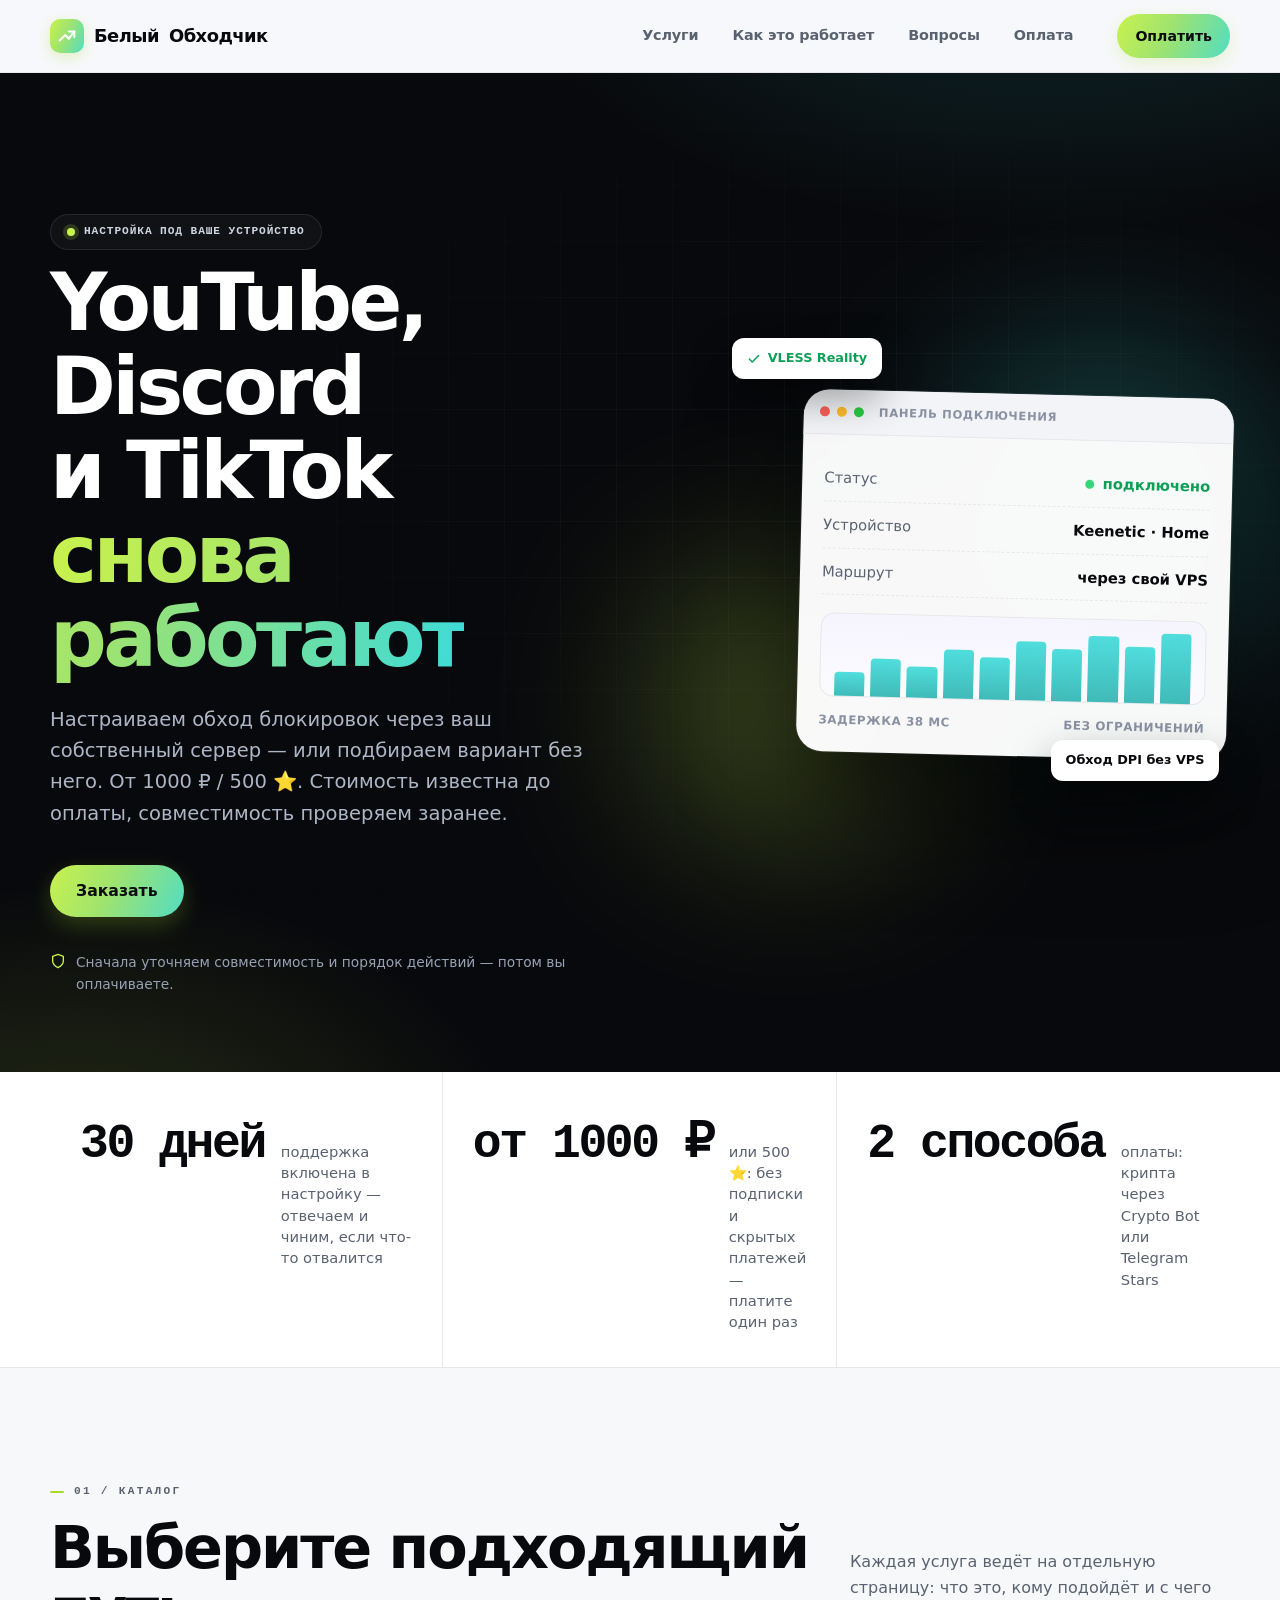
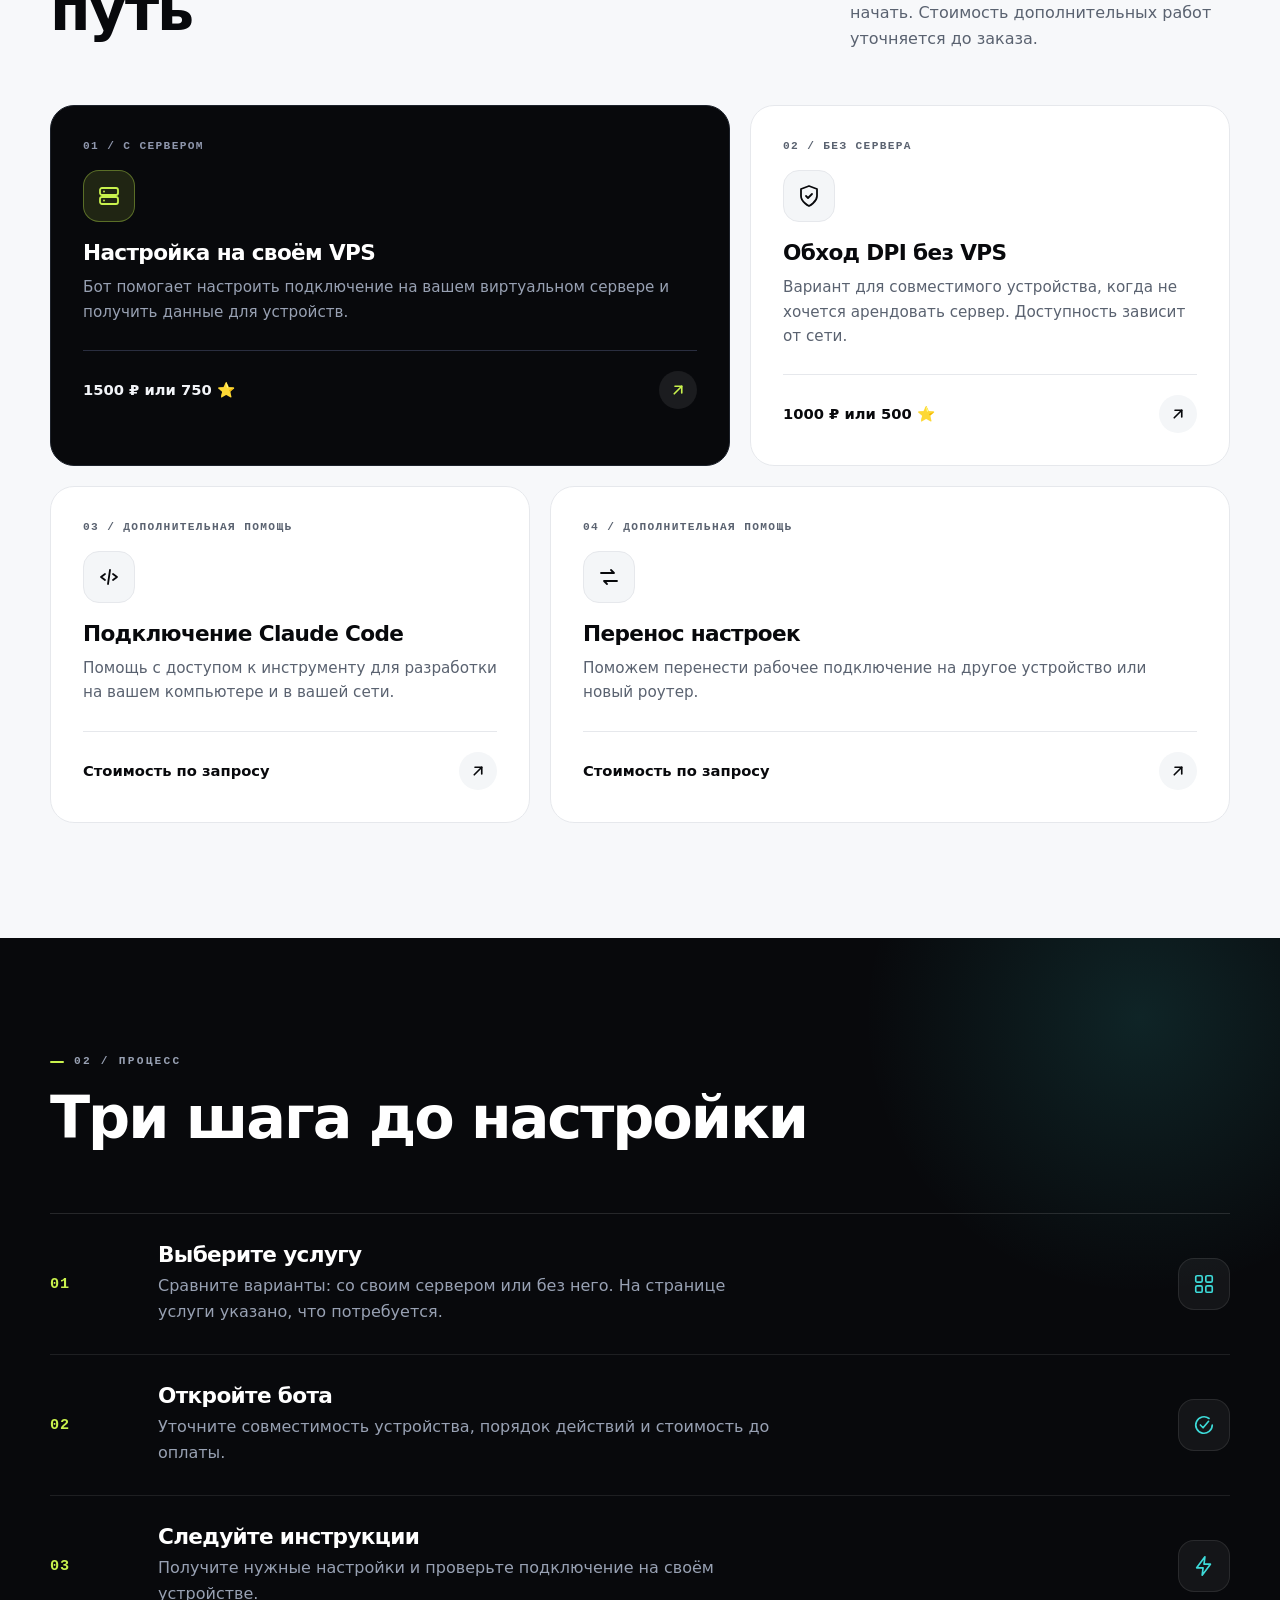
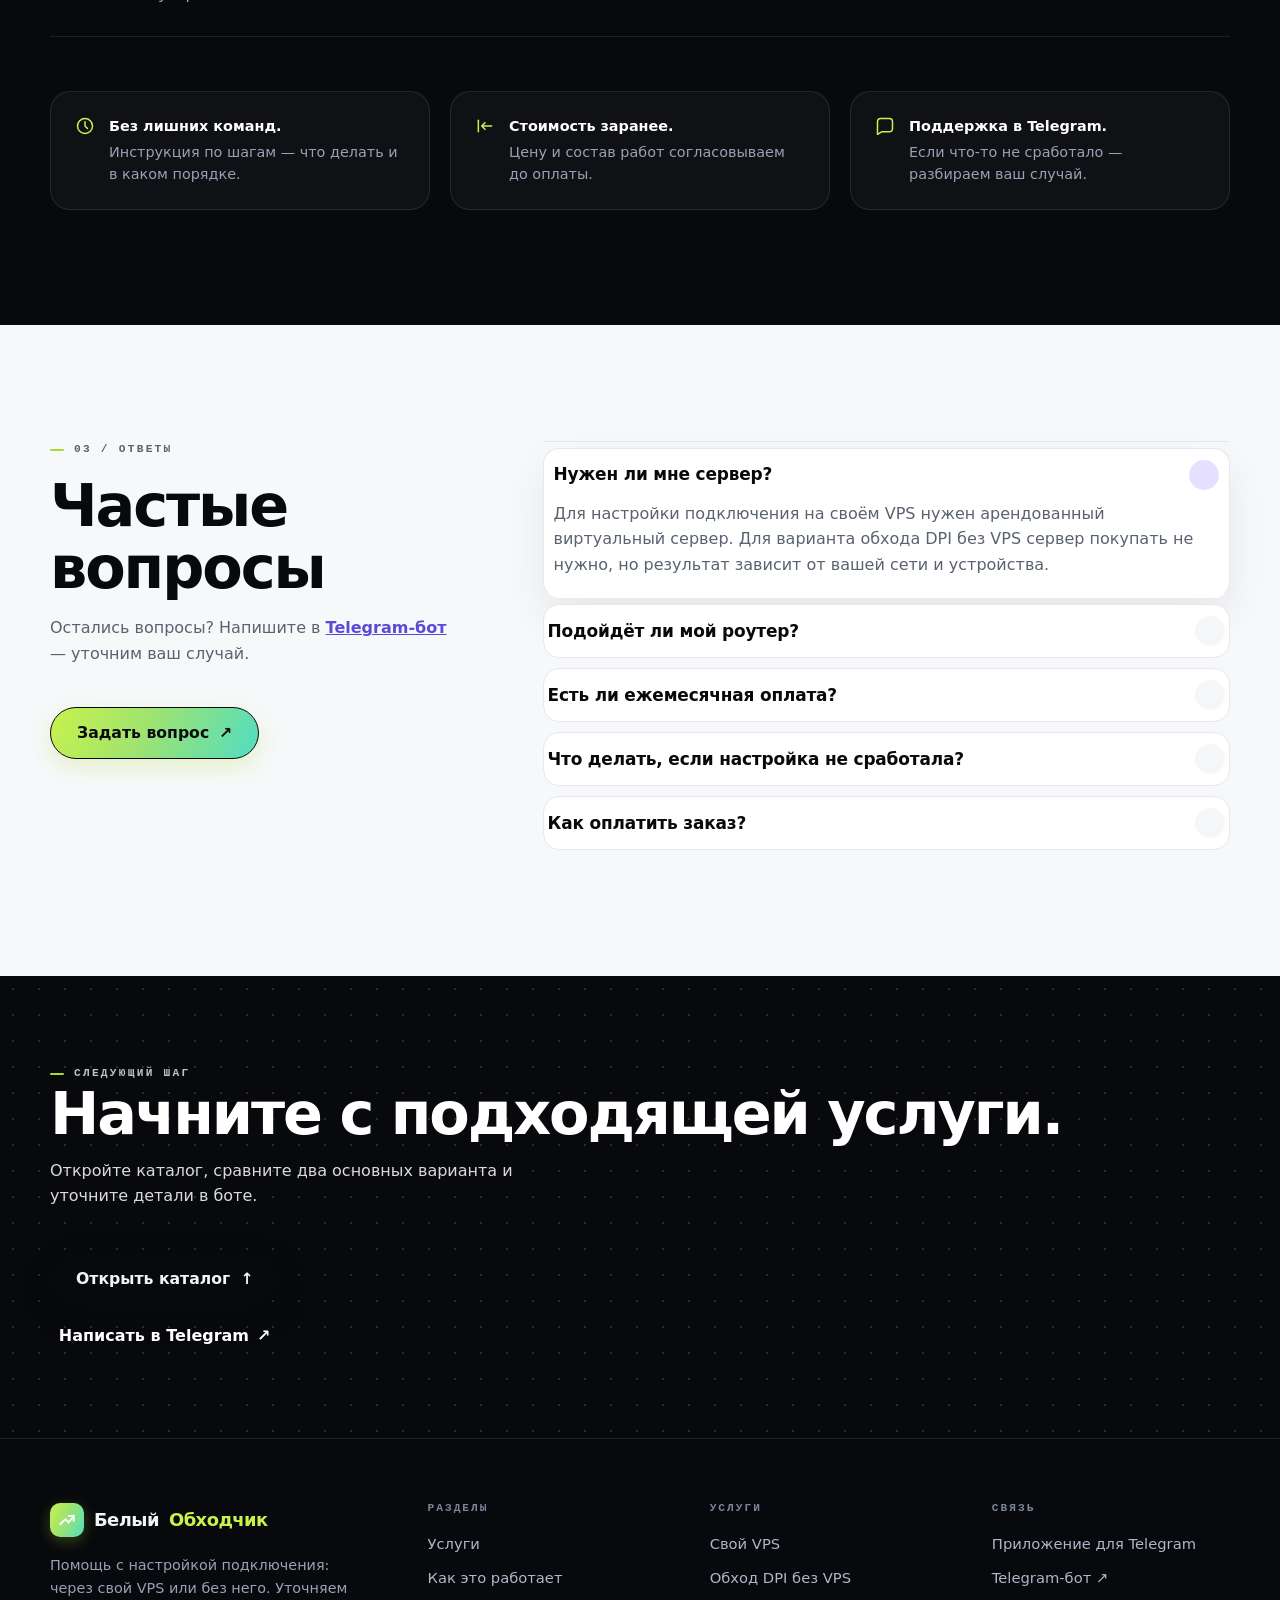
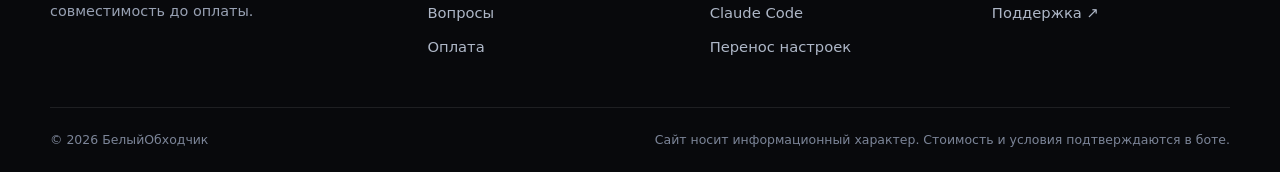
==== index.html @ 9851fd24 "content: страница «Как оплатить USDT» и связка с воронкой заказа - pay-usdt.html: инструкция TRC-20," ====
<!doctype html>
<html lang="ru">
<head>
  <meta charset="utf-8">
  <meta name="viewport" content="width=device-width, initial-scale=1">
  <meta name="description" content="БелыйОбходчик: помощь с настройкой своего сервера, обходом DPI без сервера и подключением устройств.">
  <meta name="theme-color" content="#0d1017">
  <meta name="mobile-web-app-capable" content="yes">
  <meta name="apple-mobile-web-app-capable" content="yes">
  <meta name="apple-mobile-web-app-status-bar-style" content="black-translucent">
  <meta name="apple-mobile-web-app-title" content="БелыйОбходчик">
  <meta property="og:type" content="website">
  <meta property="og:locale" content="ru_RU">
  <meta property="og:title" content="БелыйОбходчик — настройка подключения без лишней сложности">
  <meta property="og:description" content="БелыйОбходчик: помощь с настройкой своего сервера, обходом DPI без сервера и подключением устройств.">
  <meta name="twitter:card" content="summary_large_image">
  <meta name="twitter:image" content="https://camce6e-wq.github.io/beliy-obhodchik/img/og-image.png">
  <meta property="og:image" content="https://camce6e-wq.github.io/beliy-obhodchik/img/og-image.png">
  <meta property="og:image:width" content="1200">
  <meta property="og:image:height" content="630">
  <meta property="og:image:type" content="image/png">
  <title>БелыйОбходчик — настройка подключения без лишней сложности</title>
  <link rel="icon" href="img/favicon.svg" type="image/svg+xml">
  <link rel="apple-touch-icon" href="img/apple-touch-icon.png">
  <link rel="manifest" href="manifest.webmanifest">
  <link rel="canonical" href="https://camce6e-wq.github.io/beliy-obhodchik/">
  <link rel="stylesheet" href="css/style.css">
</head>
<body>
  <a class="skip-link" href="#main">К содержимому</a>
  <header class="site-header">
    <div class="container header-inner">
      <a class="brand" href="index.html" aria-label="БелыйОбходчик — главная">
        <span class="brand-logo" aria-hidden="true"><svg width="22" height="22" viewBox="0 0 24 24" fill="none" stroke="currentColor" stroke-width="2.2" stroke-linecap="round" stroke-linejoin="round"><path d="M4 17l6-6 4 4 6-8"/><path d="M14 7h6v6"/></svg></span>
        Белый<span>Обходчик</span>
      </a>
      <nav class="nav" aria-label="Главное меню">
        <a href="#services">Услуги</a>
        <a href="#how">Как это работает</a>
        <a href="#faq">Вопросы</a>
        <a href="order.html">Оплата</a>
      </nav>
      <a class="button button-small" href="order.html">Оплатить</a>
    </div>
  </header>

  <main id="main">
    <!-- HERO -->
    <section class="hero">
      <div class="container hero-layout">
        <div class="hero-copy">
          <p class="badge"><span class="badge-dot" aria-hidden="true"></span> Настройка под ваше устройство</p>
          <h1>YouTube, Discord<br>и TikTok <em>снова работают</em></h1>
          <p class="lead">Настраиваем обход блокировок через ваш собственный сервер — или подбираем вариант без него. От 1000 ₽ / 500 ⭐. Стоимость известна до оплаты, совместимость проверяем заранее.</p>
          <div class="actions">
            <a class="button" href="order.html">Заказать</a>
            <a class="ghost-link" href="#services">Сравнить услуги <span aria-hidden="true">→</span></a>
          </div>
          <div class="hero-note">
            <svg width="16" height="16" viewBox="0 0 24 24" fill="none" stroke="currentColor" stroke-width="2" stroke-linecap="round" stroke-linejoin="round" aria-hidden="true"><path d="M12 22s8-4 8-10V5l-8-3-8 3v7c0 6 8 10 8 10z"/></svg>
            Сначала уточняем совместимость и порядок действий — потом вы оплачиваете.
          </div>
        </div>

        <div class="hero-visual" aria-hidden="true">
          <div class="glow glow-1"></div>
          <div class="glow glow-2"></div>
          <div class="mock-window">
            <div class="mock-bar"><i></i><i></i><i></i><span>панель подключения</span></div>
            <div class="mock-body">
              <div class="mock-row"><span>Статус</span><b class="ok"><i class="pulse"></i> подключено</b></div>
              <div class="mock-row"><span>Устройство</span><b>Keenetic · Home</b></div>
              <div class="mock-row"><span>Маршрут</span><b>через свой VPS</b></div>
              <div class="mock-graph">
                <i style="--h:35%"></i><i style="--h:55%"></i><i style="--h:45%"></i><i style="--h:70%"></i><i style="--h:60%"></i><i style="--h:85%"></i><i style="--h:75%"></i><i style="--h:95%"></i><i style="--h:80%"></i><i style="--h:100%"></i>
              </div>
              <div class="mock-foot"><span>задержка 38 мс</span><span>без ограничений</span></div>
            </div>
          </div>
          <div class="float-chip chip-1"><svg width="14" height="14" viewBox="0 0 24 24" fill="none" stroke="currentColor" stroke-width="2.5" stroke-linecap="round" stroke-linejoin="round"><path d="M20 6L9 17l-5-5"/></svg> VLESS Reality</div>
          <div class="float-chip chip-2">Обход DPI без VPS</div>
        </div>
      </div>
    </section>

    <!-- STATS -->
    <section class="stats">
      <div class="container stats-grid">
        <div class="stat"><strong>30 дней</strong><span>поддержка включена в настройку — отвечаем и чиним, если что-то отвалится</span></div>
        <div class="stat"><strong>от 1000 ₽</strong><span>или 500 ⭐: без подписки и скрытых платежей — платите один раз</span></div>
        <div class="stat"><strong>2 способа</strong><span>оплаты: крипта через Crypto Bot или Telegram Stars</span></div>
      </div>
    </section>

    <!-- SERVICES -->
    <section class="section" id="services" aria-labelledby="services-title">
      <div class="container">
        <div class="section-heading">
          <div><p class="eyebrow">01 / Каталог</p><h2 id="services-title">Выберите подходящий путь</h2></div>
          <p>Каждая услуга ведёт на отдельную страницу: что это, кому подойдёт и с чего начать. Стоимость дополнительных работ уточняется до заказа.</p>
        </div>

        <div class="service-grid">
          <a class="service-card featured" href="service-full.html">
            <span class="card-icon" aria-hidden="true"><svg width="24" height="24" viewBox="0 0 24 24" fill="none" stroke="currentColor" stroke-width="1.8" stroke-linecap="round" stroke-linejoin="round"><rect x="3" y="4" width="18" height="7" rx="2"/><rect x="3" y="13" width="18" height="7" rx="2"/><path d="M7 7.5h.01M7 16.5h.01"/></svg></span>
            <span class="card-index">01 / С сервером</span>
            <h3>Настройка на своём VPS</h3>
            <p>Бот помогает настроить подключение на вашем виртуальном сервере и получить данные для устройств.</p>
            <span class="card-bottom"><strong>1500 ₽ или 750 ⭐</strong><span class="card-arrow" aria-hidden="true"><svg width="18" height="18" viewBox="0 0 24 24" fill="none" stroke="currentColor" stroke-width="2.2" stroke-linecap="round" stroke-linejoin="round"><path d="M7 17L17 7"/><path d="M8 7h9v9"/></svg></span></span>
          </a>

          <a class="service-card" href="service-dpi.html">
            <span class="card-icon" aria-hidden="true"><svg width="24" height="24" viewBox="0 0 24 24" fill="none" stroke="currentColor" stroke-width="1.8" stroke-linecap="round" stroke-linejoin="round"><path d="M12 22s8-4 8-10V5l-8-3-8 3v7c0 6 8 10 8 10z"/><path d="M9 12l2 2 4-4"/></svg></span>
            <span class="card-index">02 / Без сервера</span>
            <h3>Обход DPI без VPS</h3>
            <p>Вариант для совместимого устройства, когда не хочется арендовать сервер. Доступность зависит от сети.</p>
            <span class="card-bottom"><strong>1000 ₽ или 500 ⭐</strong><span class="card-arrow" aria-hidden="true"><svg width="18" height="18" viewBox="0 0 24 24" fill="none" stroke="currentColor" stroke-width="2.2" stroke-linecap="round" stroke-linejoin="round"><path d="M7 17L17 7"/><path d="M8 7h9v9"/></svg></span></span>
          </a>

          <a class="service-card" href="service-claude.html">
            <span class="card-icon" aria-hidden="true"><svg width="24" height="24" viewBox="0 0 24 24" fill="none" stroke="currentColor" stroke-width="1.8" stroke-linecap="round" stroke-linejoin="round"><path d="M8 9l-4 3 4 3"/><path d="M16 9l4 3-4 3"/><path d="M13 5l-2 14"/></svg></span>
            <span class="card-index">03 / Дополнительная помощь</span>
            <h3>Подключение Claude Code</h3>
            <p>Помощь с доступом к инструменту для разработки на вашем компьютере и в вашей сети.</p>
            <span class="card-bottom"><strong>Стоимость по запросу</strong><span class="card-arrow" aria-hidden="true"><svg width="18" height="18" viewBox="0 0 24 24" fill="none" stroke="currentColor" stroke-width="2.2" stroke-linecap="round" stroke-linejoin="round"><path d="M7 17L17 7"/><path d="M8 7h9v9"/></svg></span></span>
          </a>

          <a class="service-card" href="service-transfer.html">
            <span class="card-icon" aria-hidden="true"><svg width="24" height="24" viewBox="0 0 24 24" fill="none" stroke="currentColor" stroke-width="1.8" stroke-linecap="round" stroke-linejoin="round"><path d="M4 8h13l-3-3"/><path d="M20 16H7l3 3"/></svg></span>
            <span class="card-index">04 / Дополнительная помощь</span>
            <h3>Перенос настроек</h3>
            <p>Поможем перенести рабочее подключение на другое устройство или новый роутер.</p>
            <span class="card-bottom"><strong>Стоимость по запросу</strong><span class="card-arrow" aria-hidden="true"><svg width="18" height="18" viewBox="0 0 24 24" fill="none" stroke="currentColor" stroke-width="2.2" stroke-linecap="round" stroke-linejoin="round"><path d="M7 17L17 7"/><path d="M8 7h9v9"/></svg></span></span>
          </a>
        </div>
      </div>
    </section>

    <!-- HOW IT WORKS -->
    <section class="section section-dark" id="how" aria-labelledby="how-title">
      <div class="container">
        <div class="section-heading">
          <div><p class="eyebrow">02 / Процесс</p><h2 id="how-title">Три шага до настройки</h2></div>
        </div>
        <ol class="timeline">
          <li>
            <span class="timeline-number">01</span>
            <div><h3>Выберите услугу</h3><p>Сравните варианты: со своим сервером или без него. На странице услуги указано, что потребуется.</p></div>
            <span class="timeline-icon" aria-hidden="true"><svg width="22" height="22" viewBox="0 0 24 24" fill="none" stroke="currentColor" stroke-width="1.8" stroke-linecap="round" stroke-linejoin="round"><rect x="3" y="3" width="7" height="7" rx="1.5"/><rect x="14" y="3" width="7" height="7" rx="1.5"/><rect x="3" y="14" width="7" height="7" rx="1.5"/><rect x="14" y="14" width="7" height="7" rx="1.5"/></svg></span>
          </li>
          <li>
            <span class="timeline-number">02</span>
            <div><h3>Откройте бота</h3><p>Уточните совместимость устройства, порядок действий и стоимость до оплаты.</p></div>
            <span class="timeline-icon" aria-hidden="true"><svg width="22" height="22" viewBox="0 0 24 24" fill="none" stroke="currentColor" stroke-width="1.8" stroke-linecap="round" stroke-linejoin="round"><path d="M21 12a9 9 0 11-3.5-7.1"/><path d="M8 12l3 3 6-7"/></svg></span>
          </li>
          <li>
            <span class="timeline-number">03</span>
            <div><h3>Следуйте инструкции</h3><p>Получите нужные настройки и проверьте подключение на своём устройстве.</p></div>
            <span class="timeline-icon" aria-hidden="true"><svg width="22" height="22" viewBox="0 0 24 24" fill="none" stroke="currentColor" stroke-width="1.8" stroke-linecap="round" stroke-linejoin="round"><path d="M13 2L4 14h7l-1 8 9-12h-7l1-8z"/></svg></span>
          </li>
        </ol>

        <div class="trust-row">
          <div class="trust-item"><svg width="20" height="20" viewBox="0 0 24 24" fill="none" stroke="currentColor" stroke-width="1.8" stroke-linecap="round" stroke-linejoin="round" aria-hidden="true"><circle cx="12" cy="12" r="9"/><path d="M12 7v5l3 3"/></svg><span><b>Без лишних команд.</b> Инструкция по шагам — что делать и в каком порядке.</span></div>
          <div class="trust-item"><svg width="20" height="20" viewBox="0 0 24 24" fill="none" stroke="currentColor" stroke-width="1.8" stroke-linecap="round" stroke-linejoin="round" aria-hidden="true"><path d="M20 12H8l4-4m-4 4l4 4"/><path d="M4 5v14"/></svg><span><b>Стоимость заранее.</b> Цену и состав работ согласовываем до оплаты.</span></div>
          <div class="trust-item"><svg width="20" height="20" viewBox="0 0 24 24" fill="none" stroke="currentColor" stroke-width="1.8" stroke-linecap="round" stroke-linejoin="round" aria-hidden="true"><path d="M21 15a4 4 0 01-4 4H8l-5 3V7a4 4 0 014-4h10a4 4 0 014 4z"/></svg><span><b>Поддержка в Telegram.</b> Если что-то не сработало — разбираем ваш случай.</span></div>
        </div>
      </div>
    </section>

    <!-- FAQ -->
    <section class="section" id="faq" aria-labelledby="faq-title">
      <div class="container faq-layout">
        <div class="faq-intro">
          <p class="eyebrow">03 / Ответы</p>
          <h2 id="faq-title">Частые вопросы</h2>
          <p class="muted">Остались вопросы? Напишите в <a href="https://t.me/beliy_obhodchik_bot" target="_blank" rel="noopener noreferrer">Telegram-бот</a> — уточним ваш случай.</p>
          <a class="button button-outline" href="https://t.me/beliy_obhodchik_bot" target="_blank" rel="noopener noreferrer">Задать вопрос <span aria-hidden="true">↗</span></a>
        </div>
        <div class="faq-list">
          <details open><summary>Нужен ли мне сервер?</summary><p>Для настройки подключения на своём VPS нужен арендованный виртуальный сервер. Для варианта обхода DPI без VPS сервер покупать не нужно, но результат зависит от вашей сети и устройства.</p></details>
          <details><summary>Подойдёт ли мой роутер?</summary><p>У разных моделей и версий программного обеспечения разные возможности. Укажите модель в боте до заказа, чтобы уточнить совместимость.</p></details>
          <details><summary>Есть ли ежемесячная оплата?</summary><p>Указанная стоимость услуг разовая. Если вы выбираете вариант с собственным VPS, аренда сервера оплачивается провайдеру отдельно.</p></details>
          <details><summary>Что делать, если настройка не сработала?</summary><p>Сообщите в бот модель устройства и на каком шаге возникла проблема. Подключение может зависеть от провайдера, оборудования и текущих ограничений сети.</p></details>
          <details><summary>Как оплатить заказ?</summary><p>Оплата USDT в сети TRC-20 на странице заказа. Пошаговая инструкция — на странице <a href="pay-usdt.html">«Как оплатить USDT»</a>.</p></details>
        </div>
      </div>
    </section>

    <!-- CTA -->
    <section class="contact-band">
      <div class="container contact-inner">
        <div>
          <p class="eyebrow light">Следующий шаг</p>
          <h2>Начните с подходящей услуги.</h2>
          <p>Откройте каталог, сравните два основных варианта и уточните детали в боте.</p>
        </div>
        <div class="contact-actions">
          <a class="button button-light" href="#services">Открыть каталог <span aria-hidden="true">↑</span></a>
          <a class="ghost-link on-dark" href="https://t.me/beliy_obhodchik_bot" target="_blank" rel="noopener noreferrer">Написать в Telegram <span aria-hidden="true">↗</span></a>
        </div>
      </div>
    </section>
  </main>

  <footer class="site-footer">
    <div class="container footer-grid">
      <div class="footer-brand">
        <a class="brand on-dark" href="index.html"><span class="brand-logo" aria-hidden="true"><svg width="20" height="20" viewBox="0 0 24 24" fill="none" stroke="currentColor" stroke-width="2.2" stroke-linecap="round" stroke-linejoin="round"><path d="M4 17l6-6 4 4 6-8"/><path d="M14 7h6v6"/></svg></span>Белый<span>Обходчик</span></a>
        <p>Помощь с настройкой подключения: через свой VPS или без него. Уточняем совместимость до оплаты.</p>
      </div>
      <nav class="footer-col" aria-label="Разделы">
        <h3>Разделы</h3>
        <a href="#services">Услуги</a>
        <a href="#how">Как это работает</a>
        <a href="#faq">Вопросы</a>
        <a href="order.html">Оплата</a>
      </nav>
      <nav class="footer-col" aria-label="Услуги">
        <h3>Услуги</h3>
        <a href="service-full.html">Свой VPS</a>
        <a href="service-dpi.html">Обход DPI без VPS</a>
        <a href="service-claude.html">Claude Code</a>
        <a href="service-transfer.html">Перенос настроек</a>
      </nav>
      <div class="footer-col">
        <h3>Связь</h3>
        <a href="webapp/index.html">Приложение для Telegram</a>
        <a href="https://t.me/beliy_obhodchik_bot" target="_blank" rel="noopener noreferrer">Telegram-бот ↗</a>
        <a href="https://t.me/beliy_obhodchik_support_bot" target="_blank" rel="noopener noreferrer">Поддержка ↗</a>
      </div>
    </div>
    <div class="container footer-bottom">
      <small>© 2026 БелыйОбходчик</small>
      <small>Сайт носит информационный характер. Стоимость и условия подтверждаются в боте.</small>
    </div>
  </footer>
  <script type="application/ld+json">
  {
    "@context": "https://schema.org",
    "@graph": [
      {
        "@type": "Organization",
        "name": "БелыйОбходчик",
        "url": "https://camce6e-wq.github.io/beliy-obhodchik/",
        "logo": {
          "@type": "ImageObject",
          "url": "https://camce6e-wq.github.io/beliy-obhodchik/img/apple-touch-icon.png",
          "width": 180,
          "height": 180
        },
        "sameAs": ["https://t.me/beliy_obhodchik_bot"]
      },
      {
        "@type": "ItemList",
        "name": "Услуги",
        "itemListOrder": "https://schema.org/ItemListOrderAscending",
        "numberOfItems": 4,
        "itemListElement": [
          {
            "@type": "ListItem",
            "position": 1,
            "name": "Настройка на своём VPS",
            "url": "https://camce6e-wq.github.io/beliy-obhodchik/service-full.html"
          },
          {
            "@type": "ListItem",
            "position": 2,
            "name": "Обход DPI без VPS",
            "url": "https://camce6e-wq.github.io/beliy-obhodchik/service-dpi.html"
          },
          {
            "@type": "ListItem",
            "position": 3,
            "name": "Подключение Claude Code",
            "url": "https://camce6e-wq.github.io/beliy-obhodchik/service-claude.html"
          },
          {
            "@type": "ListItem",
            "position": 4,
            "name": "Перенос настроек",
            "url": "https://camce6e-wq.github.io/beliy-obhodchik/service-transfer.html"
          }
        ]
      },
      {
        "@type": "FAQPage",
        "mainEntity": [
      {
        "@type": "Question",
        "name": "Нужен ли мне сервер?",
        "acceptedAnswer": {
          "@type": "Answer",
          "text": "Для настройки подключения на своём VPS нужен арендованный виртуальный сервер. Для варианта обхода DPI без VPS сервер покупать не нужно, но результат зависит от вашей сети и устройства."
        }
      },
      {
        "@type": "Question",
        "name": "Подойдёт ли мой роутер?",
        "acceptedAnswer": {
          "@type": "Answer",
          "text": "У разных моделей и версий программного обеспечения разные возможности. Укажите модель в боте до заказа, чтобы уточнить совместимость."
        }
      },
      {
        "@type": "Question",
        "name": "Есть ли ежемесячная оплата?",
        "acceptedAnswer": {
          "@type": "Answer",
          "text": "Указанная стоимость услуг разовая. Если вы выбираете вариант с собственным VPS, аренда сервера оплачивается провайдеру отдельно."
        }
      },
      {
        "@type": "Question",
        "name": "Что делать, если настройка не сработала?",
        "acceptedAnswer": {
          "@type": "Answer",
          "text": "Сообщите в бот модель устройства и на каком шаге возникла проблема. Подключение может зависеть от провайдера, оборудования и текущих ограничений сети."
        }
      },
      {
        "@type": "Question",
        "name": "Как оплатить заказ?",
        "acceptedAnswer": {
          "@type": "Answer",
          "text": "Оплата USDT в сети TRC-20 на странице заказа. Пошаговая инструкция — на странице «Как оплатить USDT»."
        }
      }
    ]
      }
    ]
  }
  </script>
  <a class="sticky-cta" href="order.html">Заказать · от 1000 ₽</a>
</body>
</html>
---- css/style.css ----
/* ============ Design tokens ============ */
:root{
  --ink:#0d1017;
  --ink-2:#161b26;
  --paper:#f5f6fa;
  --card:#ffffff;
  --line:#e3e6ee;
  --muted:#59616f;
  --violet:#6d5efc;
  --violet-2:#9333ea;
  --pink:#ec4899;
  --lime:#c3f53c;
  --ok:#37d67a;
  --grad:linear-gradient(120deg,#6d5efc 0%,#9333ea 55%,#ec4899 120%);
  --shadow-sm:0 1px 2px rgba(13,16,23,.06),0 4px 14px rgba(13,16,23,.05);
  --shadow-md:0 8px 30px rgba(13,16,23,.10);
  --shadow-lg:0 24px 70px rgba(13,16,23,.16);
  --radius:20px;
  --max:1180px;
}
*{box-sizing:border-box}
html{scroll-behavior:smooth}
body{margin:0;background:var(--paper);color:var(--ink);font-family:Inter,ui-sans-serif,system-ui,-apple-system,"Segoe UI",sans-serif;line-height:1.6;-webkit-font-smoothing:antialiased}
a{color:inherit}
img,svg{display:block}
h1,h2,h3{line-height:1.06;letter-spacing:-.03em;margin-top:0}
h1{font-size:clamp(3rem,7vw,6.4rem);margin-bottom:1.4rem}
h2{font-size:clamp(2.1rem,4.6vw,3.9rem);margin-bottom:1rem}
h3{font-size:1.35rem}
p{margin-top:0}
.container{width:min(var(--max),calc(100% - 48px));margin-inline:auto}
::selection{background:var(--violet);color:#fff}

/* ============ Header ============ */
.site-header{position:sticky;top:0;z-index:10;background:rgba(245,246,250,.85);border-bottom:1px solid rgba(227,230,238,.9);backdrop-filter:blur(18px);-webkit-backdrop-filter:blur(18px)}
.header-inner{min-height:72px;display:flex;align-items:center;gap:30px}
.brand{display:inline-flex;align-items:center;gap:10px;font-size:1.12rem;font-weight:800;letter-spacing:-.03em;text-decoration:none;white-space:nowrap}
.brand-logo{display:grid;place-items:center;width:34px;height:34px;border-radius:10px;background:var(--grad);color:#fff;box-shadow:0 6px 16px rgba(109,94,252,.35)}
.brand>span:last-child{color:#5a4bd6}
.site-footer .brand>span:last-child{color:#8f7fff}
.nav{display:flex;gap:6px;margin-left:auto}
.nav a{padding:9px 14px;border-radius:999px;font-size:.9rem;font-weight:600;text-decoration:none;color:var(--muted);transition:background .2s,color .2s}
.nav a:hover{background:#fff;color:var(--ink);box-shadow:var(--shadow-sm)}
.button{display:inline-flex;align-items:center;justify-content:center;gap:10px;min-height:52px;padding:0 26px;border:0;border-radius:999px;background:var(--grad);color:#fff;text-decoration:none;font-weight:700;font-size:.98rem;cursor:pointer;box-shadow:0 10px 26px rgba(109,94,252,.35);transition:transform .2s,box-shadow .2s,filter .2s}
.button:hover{transform:translateY(-2px);box-shadow:0 16px 36px rgba(109,94,252,.45);filter:brightness(1.06)}
.button:active{transform:translateY(0)}
.button-small{min-height:44px;padding:0 18px;font-size:.88rem;box-shadow:0 6px 18px rgba(109,94,252,.3)}
.button-light{background:#fff;color:var(--ink);box-shadow:0 10px 30px rgba(0,0,0,.18)}
.button-light:hover{box-shadow:0 16px 40px rgba(0,0,0,.25)}
.button-outline{background:transparent;color:var(--ink);border:1.5px solid var(--ink);box-shadow:none}
.button-outline:hover{background:var(--ink);color:#fff;box-shadow:none}
.ghost-link{display:inline-flex;align-items:center;gap:8px;font-weight:700;text-decoration:none;color:var(--ink);transition:gap .2s,color .2s}
.ghost-link:hover{gap:14px;color:var(--violet)}
.ghost-link.on-dark{color:#fff}
.ghost-link.on-dark:hover{color:var(--lime)}
.skip-link{position:absolute;left:16px;top:-60px;padding:12px 16px;background:var(--ink);color:#fff;z-index:50;border-radius:0 0 10px 10px}
.skip-link:focus{top:0}

/* ============ Hero ============ */
.hero{position:relative;overflow:hidden;background:radial-gradient(1100px 520px at 78% -10%,rgba(147,51,234,.5),transparent 60%),radial-gradient(800px 500px at 12% 110%,rgba(109,94,252,.35),transparent 55%),var(--ink);color:#fff;padding:clamp(70px,10vw,130px) 0 clamp(56px,6vw,84px)}
.hero::after{content:"";position:absolute;inset:0;background-image:linear-gradient(rgba(255,255,255,.045) 1px,transparent 1px),linear-gradient(90deg,rgba(255,255,255,.045) 1px,transparent 1px);background-size:56px 56px;mask-image:radial-gradient(700px 420px at 65% 40%,#000,transparent);pointer-events:none}
.hero-copy{display:flex;flex-direction:column;align-items:flex-start;height:100%}
.hero-layout{position:relative;z-index:1;display:grid;grid-template-columns:minmax(0,1.05fr) minmax(320px,.95fr);gap:64px;align-items:center}
.badge{display:inline-flex;align-items:center;gap:9px;padding:8px 16px;border-radius:999px;background:rgba(255,255,255,.08);border:1px solid rgba(255,255,255,.16);font-size:.8rem;font-weight:700;letter-spacing:.04em;text-transform:uppercase;color:#dfe3ff;backdrop-filter:blur(8px)}
.badge-dot{width:8px;height:8px;border-radius:50%;background:var(--lime);box-shadow:0 0 0 4px rgba(195,245,60,.22);animation:blink 2.4s ease-in-out infinite}
@keyframes blink{50%{opacity:.45}}
.hero h1{font-size:clamp(2.7rem,5.5vw,5rem)}
.hero h1 em{font-style:normal;background:linear-gradient(100deg,#a78bfa,#f472b6 60%,#f0abfc);-webkit-background-clip:text;background-clip:text;color:transparent}
.hero .lead{max-width:560px;color:#aeb6c6;font-size:clamp(1.02rem,1.6vw,1.22rem);margin-bottom:0}
.actions{display:flex;align-items:center;gap:26px;flex-wrap:wrap;margin-top:36px}
.hero-note{display:flex;align-items:flex-start;gap:10px;margin-top:auto;padding-top:34px;max-width:520px;color:#8b93a6;font-size:.86rem}
.hero-note svg{flex-shrink:0;margin-top:2px;color:var(--lime)}

/* Hero mockup */
.hero-visual{position:relative;min-height:420px}
.glow{position:absolute;border-radius:50%;filter:blur(70px);opacity:.55}
.glow-1{width:320px;height:320px;background:#9333ea;top:-40px;right:-30px;animation:float 7s ease-in-out infinite}
.glow-2{width:260px;height:260px;background:#2563eb;bottom:-20px;left:-40px;animation:float 9s ease-in-out infinite reverse}
@keyframes float{50%{transform:translateY(-22px)}}
.mock-window{position:relative;width:min(430px,100%);margin-left:auto;background:rgba(255,255,255,.97);color:var(--ink);border-radius:22px;box-shadow:0 40px 90px rgba(0,0,0,.45),0 0 0 1px rgba(255,255,255,.08);overflow:hidden;transform:rotate(1.4deg);animation:tilt 8s ease-in-out infinite}
@keyframes tilt{50%{transform:rotate(-.6deg) translateY(-8px)}}
.mock-bar{display:flex;align-items:center;gap:7px;padding:13px 16px;background:#f1f2f7;border-bottom:1px solid var(--line)}
.mock-bar i{width:10px;height:10px;border-radius:50%;background:#e0e3ec}
.mock-bar i:first-child{background:#ff6058}.mock-bar i:nth-child(2){background:#ffbd2e}.mock-bar i:nth-child(3){background:#28ca42}
.mock-bar span{margin-left:8px;font-size:.72rem;font-weight:700;letter-spacing:.06em;text-transform:uppercase;color:#8a91a3}
.mock-body{padding:20px 22px 22px}
.mock-row{display:flex;justify-content:space-between;align-items:center;padding:11px 0;border-bottom:1px dashed var(--line);font-size:.92rem}
.mock-row span{color:var(--muted)}
.mock-row b{font-weight:700}
.mock-row .ok{display:inline-flex;align-items:center;gap:8px;color:#0e9f57}
.pulse{width:9px;height:9px;border-radius:50%;background:var(--ok);box-shadow:0 0 0 0 rgba(55,214,122,.5);animation:pulse 2s infinite}
@keyframes pulse{70%{box-shadow:0 0 0 9px rgba(55,214,122,0)}100%{box-shadow:0 0 0 0 rgba(55,214,122,0)}}
.mock-graph{display:flex;align-items:flex-end;gap:6px;height:84px;margin-top:18px;padding:12px 14px 0;background:linear-gradient(180deg,#f6f5ff,#fbfbfe);border:1px solid var(--line);border-radius:14px}
.mock-graph i{flex:1;height:var(--h);border-radius:4px 4px 0 0;background:linear-gradient(180deg,#8b7cff,#6d5efc);opacity:.9;animation:grow 1.1s cubic-bezier(.2,.8,.2,1) backwards}
.mock-graph i:nth-child(2n){animation-delay:.1s}.mock-graph i:nth-child(3n){animation-delay:.2s}.mock-graph i:nth-child(4n){animation-delay:.3s}
@keyframes grow{from{height:6%}}
.mock-foot{display:flex;justify-content:space-between;margin-top:14px;font-size:.74rem;font-weight:700;letter-spacing:.05em;text-transform:uppercase;color:#8a91a3}
.float-chip{position:absolute;display:inline-flex;align-items:center;gap:7px;padding:10px 15px;border-radius:14px;background:#fff;color:var(--ink);font-size:.8rem;font-weight:700;box-shadow:var(--shadow-lg);animation:chip 6s ease-in-out infinite}
.chip-1{top:-56px;left:6%;color:#0e9f57}
.chip-2{bottom:8%;right:2%;animation-delay:1.4s}
@keyframes chip{50%{transform:translateY(-10px)}}

/* ============ Stats ============ */
.stats{background:#fff;border-bottom:1px solid var(--line)}
.stats-grid{display:grid;grid-template-columns:repeat(3,1fr);gap:0}
.stat{display:flex;align-items:baseline;gap:16px;padding:34px 30px;border-right:1px solid var(--line)}
.stat:last-child{border-right:0}
.stat strong{font-size:2.6rem;font-weight:800;letter-spacing:-.04em;background:var(--grad);-webkit-background-clip:text;background-clip:text;color:transparent;white-space:nowrap}
.stat span{color:var(--muted);font-size:.92rem;line-height:1.45}

/* ============ Sections ============ */
.section{padding:clamp(70px,9vw,120px) 0}
.section-heading{display:grid;grid-template-columns:1fr minmax(240px,380px);align-items:end;gap:40px;margin-bottom:48px}
.section-heading>p{color:var(--muted);margin-bottom:6px}
.eyebrow{margin-bottom:16px;font-size:.74rem;font-weight:800;letter-spacing:.16em;text-transform:uppercase;color:#5a4bd6}
.section-dark .eyebrow{color:#8f7fff}
.eyebrow.light{color:rgba(255,255,255,.75)}
.muted{color:var(--muted)}
.muted a{color:#5a4bd6;font-weight:700}

/* ============ Service cards ============ */
.service-grid{display:grid;grid-template-columns:repeat(2,1fr);gap:22px}
.service-card{position:relative;display:flex;flex-direction:column;padding:30px;background:var(--card);border:1px solid var(--line);border-radius:var(--radius);text-decoration:none;overflow:hidden;box-shadow:var(--shadow-sm);transition:transform .25s,box-shadow .25s,border-color .25s}
.service-card::before{content:"";position:absolute;inset:0;background:var(--grad);opacity:0;transition:opacity .25s}
.service-card>*{position:relative;z-index:1}
.service-card:hover .card-icon{background:rgba(255,255,255,.18);border-color:rgba(255,255,255,.35)}
.card-icon{display:grid;place-items:center;width:52px;height:52px;margin-bottom:20px;border-radius:15px;background:linear-gradient(135deg,#eeebff,#f6f2ff);border:1px solid #e6e1ff;color:var(--violet);transition:background .25s,color .25s,border-color .25s}
.card-index{order:-1;margin-bottom:14px;font-size:.7rem;font-weight:800;letter-spacing:.12em;text-transform:uppercase;color:#5f6a7d}
.service-card h3{margin-bottom:10px}
.service-card p{color:var(--muted);font-size:.95rem;margin-bottom:0}
.card-bottom{display:flex;align-items:center;justify-content:space-between;gap:14px;margin-top:26px;padding-top:20px;border-top:1px solid var(--line);font-size:.92rem;transition:border-color .25s}
.card-arrow{display:grid;place-items:center;width:38px;height:38px;border-radius:50%;background:#f1f0ff;color:var(--violet);transition:transform .25s,background .25s}
.service-card:hover .card-bottom{border-color:rgba(255,255,255,.3)}
.service-card:hover .card-arrow{background:rgba(255,255,255,.2);transform:rotate(45deg)}
.service-card.featured{background:linear-gradient(160deg,#12141c,#1a1430);border-color:#262a3a;color:#fff}
.service-card.featured .card-index{color:#8f97ad}
.service-card.featured p{color:#aeb6c6}
.service-card.featured .card-bottom{border-top-color:#2a2e40}
.service-card.featured .card-icon{background:rgba(109,94,252,.18);border-color:rgba(109,94,252,.4);color:#a78bfa}

/* ============ Dark section / timeline ============ */
.section-dark{background:var(--ink);color:#fff;position:relative;overflow:hidden}
.section-dark::before{content:"";position:absolute;width:600px;height:600px;border-radius:50%;background:radial-gradient(circle,rgba(147,51,234,.28),transparent 65%);top:-220px;right:-160px;pointer-events:none}
.section-dark .section-heading{position:relative;z-index:1}
.timeline{position:relative;z-index:1;list-style:none;margin:0;padding:0;border-top:1px solid rgba(255,255,255,.12)}
.timeline li{display:grid;grid-template-columns:80px 1fr 60px;gap:28px;align-items:center;padding:30px 0;border-bottom:1px solid rgba(255,255,255,.12);transition:background .2s}
.timeline li:hover{background:rgba(255,255,255,.03)}
.timeline-number{font-size:.95rem;font-weight:800;letter-spacing:.1em;background:linear-gradient(100deg,#a78bfa,#f472b6);-webkit-background-clip:text;background-clip:text;color:transparent}
.timeline h3{margin-bottom:6px}
.timeline p{margin-bottom:0;color:#9aa3b5;max-width:620px}
.timeline-icon{display:grid;place-items:center;width:52px;height:52px;justify-self:end;border-radius:16px;background:rgba(255,255,255,.06);border:1px solid rgba(255,255,255,.12);color:#c4b5fd}
.trust-row{position:relative;z-index:1;display:grid;grid-template-columns:repeat(3,1fr);gap:20px;margin-top:54px}
.trust-item{display:flex;gap:14px;padding:24px;background:rgba(255,255,255,.05);border:1px solid rgba(255,255,255,.1);border-radius:18px;color:#aeb6c6;font-size:.9rem;line-height:1.5}
.trust-item svg{flex-shrink:0;color:var(--lime)}
.trust-item b{display:block;color:#fff;margin-bottom:4px}

/* Light timeline on service pages */
.detail-section .timeline,.timeline.on-light{border-top-color:var(--line)}
.detail-section .timeline li{border-bottom-color:var(--line);grid-template-columns:80px 1fr;align-items:start}
.detail-section .timeline li:hover{background:#fafaff}
.detail-section .timeline p{color:var(--muted)}

/* ============ FAQ ============ */
.faq-layout{display:grid;grid-template-columns:minmax(260px,.75fr) 1.25fr;gap:80px}
.faq-intro .button{margin-top:24px}
.faq-list{border-top:1px solid var(--line)}
details{border-bottom:1px solid var(--line);background:transparent;transition:background .2s}
details[open]{background:#fff;border-radius:16px;border-bottom-color:transparent;box-shadow:var(--shadow-sm);margin:6px 0;padding:0 6px}
summary{cursor:pointer;font-size:1.06rem;font-weight:700;list-style:none;display:flex;align-items:center;justify-content:space-between;gap:20px;min-height:56px;padding:8px 4px}
summary::-webkit-details-marker{display:none}
summary::after{content:"";flex-shrink:0;width:30px;height:30px;border-radius:50%;background:#f1f0ff;background-image:url("data:image/svg+xml,%3Csvg xmlns='http://www.w3.org/2000/svg' width='14' height='14' viewBox='0 0 24 24' fill='none' stroke='%236d5efc' stroke-width='2.6' stroke-linecap='round'%3E%3Cpath d='M12 5v14M5 12h14'/%3E%3C/svg%3E");background-repeat:no-repeat;background-position:center;transition:transform .25s,background-color .25s}
details[open] summary::after{transform:rotate(45deg);background-color:#e5e0ff}
details p{color:var(--muted);max-width:700px;margin:0 4px 20px}

/* ============ CTA band ============ */
.contact-band{background:var(--grad);color:#fff;padding:clamp(56px,7vw,90px) 0;position:relative;overflow:hidden}
.contact-band::after{content:"";position:absolute;inset:0;background-image:radial-gradient(rgba(255,255,255,.14) 1.2px,transparent 1.2px);background-size:26px 26px;pointer-events:none}
.contact-inner{position:relative;z-index:1;display:flex;justify-content:space-between;align-items:center;gap:44px;flex-wrap:wrap}
.contact-inner h2{margin-bottom:12px}
.contact-inner p{color:rgba(255,255,255,.85);margin-bottom:0;max-width:520px}
.contact-actions{display:flex;flex-direction:column;align-items:center;gap:18px}

/* ============ Footer ============ */
.site-footer{background:var(--ink);color:#fff;padding:64px 0 0}
.footer-grid{display:grid;grid-template-columns:1.4fr repeat(3,1fr);gap:44px;padding-bottom:48px}
.footer-brand p{color:#8b93a6;font-size:.9rem;max-width:300px;margin-top:16px}
.brand.on-dark>span:last-child{color:var(--lime)}
.footer-col{display:flex;flex-direction:column;gap:11px}
.footer-col h3{font-size:.78rem;font-weight:800;letter-spacing:.14em;text-transform:uppercase;color:#8b93a6;margin-bottom:6px}
.footer-col a{color:#c9cfdb;text-decoration:none;font-size:.92rem;transition:color .2s}
.footer-col a:hover{color:var(--lime)}
.footer-bottom{display:flex;justify-content:space-between;gap:20px;flex-wrap:wrap;padding:22px 0;border-top:1px solid rgba(255,255,255,.1)}
.footer-bottom small{color:#767f92;font-size:.78rem}

/* ============ Service detail pages ============ */
.breadcrumbs{display:flex;gap:10px;align-items:center;flex-wrap:wrap;padding:28px 0;color:var(--muted);font-size:.84rem}
.breadcrumbs a{text-decoration:none;font-weight:600;display:inline-flex;align-items:center;min-height:44px}
.breadcrumbs a:hover{color:var(--violet)}
.breadcrumbs span[aria-current]{font-weight:700;color:var(--ink)}
.detail-hero{display:grid;grid-template-columns:minmax(0,1fr) 300px;gap:64px;padding:40px 0 80px;align-items:start}
.detail-hero h1{font-size:clamp(2.6rem,6vw,5.2rem)}
.detail-hero .lead{color:var(--muted);font-size:1.14rem;max-width:600px}
.detail-aside{position:sticky;top:100px;padding:26px;background:var(--card);border:1px solid var(--line);border-radius:var(--radius);box-shadow:var(--shadow-md)}
.aside-label{display:block;margin-bottom:14px;color:var(--muted);font-size:.72rem;font-weight:800;letter-spacing:.12em;text-transform:uppercase}
.detail-aside strong{display:block;margin-bottom:8px;font-size:2rem;font-weight:800;letter-spacing:-.03em}
.detail-aside small{font-size:.85rem;font-weight:600;color:var(--muted)}
.detail-aside p{color:var(--muted);font-size:.86rem;margin:0}
.detail-grid{display:grid;grid-template-columns:1fr 1fr;gap:64px;padding:64px 0;border-top:1px solid var(--line)}
.detail-grid h2{font-size:clamp(1.6rem,3vw,2.3rem)}
.detail-grid p{color:var(--muted);max-width:540px}
.detail-section{padding:64px 0;border-top:1px solid var(--line)}
.detail-section>h2{margin-bottom:36px}
.benefits ul{list-style:none;padding:0;margin:0;max-width:800px;background:var(--card);border:1px solid var(--line);border-radius:var(--radius);overflow:hidden;box-shadow:var(--shadow-sm)}
.benefits li{display:flex;gap:14px;align-items:flex-start;padding:20px 24px;border-bottom:1px solid var(--line);font-size:.98rem}
.benefits li:last-child{border-bottom:0}
.benefits li::before{content:"";flex-shrink:0;width:22px;height:22px;margin-top:2px;border-radius:50%;background:#eeebff;background-image:url("data:image/svg+xml,%3Csvg xmlns='http://www.w3.org/2000/svg' width='12' height='12' viewBox='0 0 24 24' fill='none' stroke='%236d5efc' stroke-width='3' stroke-linecap='round' stroke-linejoin='round'%3E%3Cpath d='M20 6L9 17l-5-5'/%3E%3C/svg%3E");background-repeat:no-repeat;background-position:center}
.detail-end{display:flex;align-items:center;justify-content:space-between;gap:24px;flex-wrap:wrap;padding:48px 0 90px}

/* ============ Responsive ============ */
@media(max-width:1020px){
  .hero-layout{grid-template-columns:1fr;gap:56px}
  .hero-visual{min-height:380px}
  .mock-window{margin:0 auto}
  .float-chip.chip-1{left:4%}
  .section-heading{grid-template-columns:1fr;gap:12px}
  .detail-hero{grid-template-columns:1fr;gap:36px}
  .detail-aside{position:static;max-width:420px}
  .detail-grid{grid-template-columns:1fr;gap:40px}
  .faq-layout{grid-template-columns:1fr;gap:40px}
  .footer-grid{grid-template-columns:1fr 1fr;gap:36px}
  .trust-row{grid-template-columns:1fr}
  .stats-grid{grid-template-columns:1fr}
  .stat{border-right:0;border-bottom:1px solid var(--line)}
  .stat:last-child{border-bottom:0}
}
@media(max-width:760px){
  .container{width:min(var(--max),calc(100% - 32px))}
  .header-inner{flex-wrap:wrap;gap:10px;padding:8px 0}
  .nav{order:3;width:100%;margin-left:0;gap:6px;overflow-x:auto;border-top:1px solid var(--line);padding-top:4px}
  .nav a{white-space:nowrap;min-height:44px;display:flex;align-items:center}
  .button-small{margin-left:auto}
  .service-grid{grid-template-columns:1fr}
  .timeline li{grid-template-columns:56px 1fr;gap:14px}
  .timeline-icon{display:none}
  .stats-grid .stat{flex-direction:column;gap:6px;align-items:flex-start;padding:24px 0}
  .contact-inner{flex-direction:column;align-items:flex-start}
  .contact-actions{align-items:flex-start}
  .footer-grid{grid-template-columns:1fr}
  .detail-section .timeline li{grid-template-columns:56px 1fr}
  .detail-end{padding-bottom:64px}
  .float-chip{font-size:.72rem;padding:8px 12px}
}
@media(max-width:430px){
  h1{font-size:2.5rem}
  .hero h1{font-size:2.35rem}
  .hero-note{font-size:.8rem}
  .actions{gap:16px}
  .mock-window{transform:none;animation:none}
}
@media(prefers-reduced-motion:reduce){
  *,*::before,*::after{scroll-behavior:auto!important;transition:none!important;animation:none!important}
}
/* ============ Missing shared rules (service pages) ============ */
.brand-mark{display:inline-block;margin-left:6px;font-size:.95em;color:var(--violet)}
.text-link{display:inline-flex;align-items:center;min-height:44px;gap:8px;font-weight:700;text-decoration:none;color:var(--ink);transition:gap .2s,color .2s}
.text-link:hover{gap:13px;color:var(--violet)}
.footer-inner{display:flex;align-items:center;justify-content:space-between;gap:24px;flex-wrap:wrap;padding-bottom:34px}
.footer-inner nav{display:flex;gap:22px;flex-wrap:wrap}
.footer-inner nav a{color:#c9cfdb;text-decoration:none;font-size:.9rem;display:inline-flex;align-items:center;min-height:44px}
.footer-inner nav a:hover{color:var(--lime)}
.footer-inner small{color:#767f92;font-size:.8rem}

a:focus-visible,button:focus-visible,summary:focus-visible{outline:3px solid var(--violet);outline-offset:3px;border-radius:6px}

/* ============================================================
   v3 design system — "precision/technical" 2026
   near-black + electric lime, hairline borders, grain texture,
   bento grid, mono labels, native scroll-reveal. Layout untouched.
   ============================================================ */
:root{
  --ink:#08090c;
  --ink-2:#101319;
  --ink-3:#161a22;
  --paper:#f7f8fa;
  --card:#ffffff;
  --line:#e6e8ec;
  --muted:#5a6270;
  --violet:#0d1117;          /* legacy alias -> ink (no purple left) */
  --lime:#c9f24d;
  --lime-deep:#a8dc2b;
  --cyan:#3ddbd9;
  --on-dark:#f2f4f8;
  --on-dark-muted:#98a1b3;
  --hair:rgba(255,255,255,.09);
  --hair-strong:rgba(255,255,255,.18);
  --grad:linear-gradient(115deg,var(--lime) 0%,#9fe36f 45%,var(--cyan) 115%);
  --radius:24px;
  --radius-sm:14px;
  --mono:ui-monospace,SFMono-Regular,"SF Mono",Menlo,Consolas,"Liberation Mono",monospace;
  --ease:cubic-bezier(.2,.8,.2,1);
}
body{background:var(--paper);color:var(--ink);font-feature-settings:"cv02","cv03","ss01"}
h1{letter-spacing:-.04em}
h2{letter-spacing:-.035em}
::selection{background:var(--lime);color:var(--ink)}

/* --- grain: one fixed overlay, kills gradient banding, adds "not a template" --- */
body::after{
  content:"";position:fixed;inset:0;z-index:1;pointer-events:none;opacity:.05;
  background-image:url("data:image/svg+xml,%3Csvg xmlns='http://www.w3.org/2000/svg' width='160' height='160'%3E%3Cfilter id='n'%3E%3CfeTurbulence type='fractalNoise' baseFrequency='.85' numOctaves='3'/%3E%3C/filter%3E%3Crect width='160' height='160' filter='url(%23n)'/%3E%3C/svg%3E");
  mix-blend-mode:overlay;
}
.site-header,.hero,.main,footer,main{position:relative;z-index:2}

/* --- header: hairline, no blur-smoke --- */
.site-header{background:rgba(247,248,250,.82);border-bottom:1px solid var(--line);backdrop-filter:saturate(160%) blur(14px)}
.nav a{border-radius:10px;font-weight:600;letter-spacing:-.01em}
.nav a:hover{background:var(--ink);color:var(--on-dark);box-shadow:none}
.brand-logo{background:var(--grad);box-shadow:0 4px 14px rgba(169,220,43,.28)}
.brand>span:last-child{color:var(--ink)}
.site-footer .brand>span:last-child{color:var(--lime)}
.brand-mark{color:var(--lime-deep)}

/* --- buttons: lime, tactile --- */
.button{background:var(--grad);color:#0a0c10;font-weight:750;border-radius:999px;box-shadow:0 8px 22px rgba(169,220,43,.24);transition:transform .18s var(--ease),box-shadow .18s var(--ease),filter .18s}
.button:hover{transform:translateY(-2px);box-shadow:0 16px 34px rgba(169,220,43,.34);filter:brightness(1.04)}
.button:active{transform:translateY(0) scale(.985)}
.button-small{min-height:44px;box-shadow:0 5px 16px rgba(169,220,43,.22)}
.button-light{background:var(--ink);color:var(--on-dark);box-shadow:0 10px 28px rgba(8,9,12,.28)}
.button-light:hover{box-shadow:0 16px 38px rgba(8,9,12,.34)}
.button-outline{border-color:var(--ink);border-width:1.5px}
.button-outline:hover{background:var(--ink);color:var(--lime)}
.ghost-link:hover{color:var(--lime-deep)}
.ghost-link.on-dark:hover{color:var(--lime)}
.text-link:hover{color:var(--lime-deep)}

/* --- hero: aurora, no purple blobs --- */
.hero{background:radial-gradient(900px 480px at 82% -14%,rgba(61,219,217,.16),transparent 62%),radial-gradient(760px 460px at 6% 108%,rgba(201,242,77,.14),transparent 58%),var(--ink);padding:clamp(76px,11vw,142px) 0 clamp(56px,6vw,84px)}
.hero h1{font-size:clamp(2.8rem,6.2vw,5.6rem);letter-spacing:-.045em}
.hero h1 em{background:linear-gradient(100deg,var(--lime),#9fe36f 45%,var(--cyan));-webkit-background-clip:text;background-clip:text;color:transparent}
.glow{opacity:.32;filter:blur(90px)}
.glow-1{background:var(--cyan)}
.glow-2{background:var(--lime)}
.badge{background:rgba(255,255,255,.04);border:1px solid var(--hair);color:#cfd6e2;font-family:var(--mono);font-size:.7rem;letter-spacing:.08em}
.badge-dot{background:var(--lime);box-shadow:0 0 0 4px rgba(201,242,77,.16)}
.hero-note,.lead{color:var(--on-dark-muted)}
.mock-window{border-radius:26px;box-shadow:0 50px 110px rgba(0,0,0,.6),0 0 0 1px var(--hair)}
.mock-graph i{background:linear-gradient(180deg,var(--cyan),#2bb3b1)}
.mock-bar{background:#f2f4f7}
.float-chip{border-radius:12px;box-shadow:0 18px 40px rgba(0,0,0,.4)}

/* --- stats: mono numbers, hairline dividers --- */
.stats{background:var(--card);border-bottom:1px solid var(--line)}
.stat strong{background:none;-webkit-text-fill-color:var(--ink);color:var(--ink);font-family:var(--mono);letter-spacing:-.05em;font-size:clamp(2.2rem,4.4vw,3rem)}
.stat span,.stat p{color:var(--muted)}

/* --- mono eyebrow with lime tick --- */
.eyebrow{font-family:var(--mono);font-size:.7rem;letter-spacing:.2em;color:var(--muted);display:flex;align-items:center;gap:10px}
.eyebrow::before{content:"";width:14px;height:2px;background:var(--lime-deep);flex:none;border-radius:2px}
.section-dark .eyebrow{color:var(--on-dark-muted)}
.section-dark .eyebrow::before{background:var(--lime)}
.section-dark{background:var(--ink);color:var(--on-dark)}
.section-dark h2,.section-dark h3{color:#fff}
.section-dark p{color:var(--on-dark-muted)}
.section-dark::before{background:radial-gradient(circle,rgba(61,219,217,.13),transparent 65%)}
.timeline li{border-bottom-color:var(--hair)}
.timeline-number{background:none;-webkit-text-fill-color:var(--lime);color:var(--lime);font-family:var(--mono);letter-spacing:.06em}
.timeline-icon{background:rgba(255,255,255,.05);border:1px solid var(--hair);color:var(--cyan)}
.trust-item{background:rgba(255,255,255,.035);border:1px solid var(--hair);border-radius:20px;color:var(--on-dark-muted)}
.trust-item b{color:#fff}
.trust-item svg{color:var(--lime)}

/* --- bento services grid (asymmetric, trend that held up) --- */
.service-grid{grid-template-columns:repeat(12,1fr);gap:20px}
.service-card{grid-column:span 6;border-radius:var(--radius);border:1px solid var(--line);box-shadow:none;transition:transform .25s var(--ease),border-color .25s,box-shadow .25s;padding:32px}
.service-card:nth-child(1){grid-column:span 7}
.service-card:nth-child(2){grid-column:span 5}
.service-card:nth-child(3){grid-column:span 5}
.service-card:nth-child(4){grid-column:span 7}
.service-card::before{opacity:0;background:linear-gradient(140deg,rgba(201,242,77,.14),rgba(61,219,217,.1))}
.service-card:hover{transform:translateY(-4px);border-color:#cfd4dc;box-shadow:0 22px 50px rgba(8,9,12,.09)}
.service-card:hover::before{opacity:1}
.service-card.featured{background:var(--ink);border-color:#1d222b;color:var(--on-dark)}
.service-card.featured h3{color:#fff}
.service-card.featured p{color:var(--on-dark-muted)}
.service-card.featured .card-icon{background:rgba(201,242,77,.12);border-color:rgba(201,242,77,.35);color:var(--lime)}
.service-card.featured .card-arrow{background:rgba(255,255,255,.08);color:var(--lime)}
.card-icon{background:#f4f6f8;border:1px solid var(--line);border-radius:16px;color:var(--ink)}
.card-arrow{background:#f4f6f8;color:var(--ink)}
.card-index{color:var(--muted);font-family:var(--mono)}
.card-tag{background:#f4f6f8;border:1px solid var(--line);color:var(--ink);border-radius:999px}
.service-card.featured .card-tag{background:rgba(201,242,77,.14);border-color:rgba(201,242,77,.4);color:var(--lime)}

/* --- dark sections / contact band / footer --- */
.contact-band{background:var(--ink);color:#fff}
.contact-band::before{background:radial-gradient(circle at 20% 0,rgba(201,242,77,.16),transparent 60%)}
.site-footer{background:var(--ink);color:var(--on-dark);border-top:1px solid var(--hair)}
.site-footer .footer-col a{color:#aeb7c7}
.site-footer .footer-col a:hover{color:var(--lime)}
.footer-col h3{color:#7c8598;font-family:var(--mono);font-size:.7rem;letter-spacing:.18em}
.footer-bottom small,.footer-inner small{color:#7c8598}
.footer-brand p{color:var(--on-dark-muted)}
.footer-bottom{border-top-color:var(--hair)}
.footer-inner nav a{color:#aeb7c7}
.footer-inner nav a:hover{color:var(--lime)}
.footer-inner small{color:#7c8598}

/* --- faq / details --- */
details{background:var(--card);border:1px solid var(--line);border-radius:16px;margin-bottom:10px;overflow:hidden}
details[open]{box-shadow:0 18px 40px rgba(8,9,12,.07)}
summary{font-weight:700;letter-spacing:-.01em;min-height:52px}
summary::after{background:#f4f6f8}
details p{color:var(--muted)}

/* --- detail pages --- */
.detail-aside{background:var(--card);border:1px solid var(--line);border-radius:var(--radius);box-shadow:none}
.aside-label{font-family:var(--mono);font-size:.68rem;letter-spacing:.18em;color:var(--muted)}
.breadcrumbs{font-size:.86rem}
.breadcrumbs a{color:var(--muted)}
.breadcrumbs a:hover{color:var(--ink)}
.breadcrumbs span[aria-current]{color:var(--ink)}
.benefits li{border-bottom:1px solid var(--line)}

/* --- native scroll-reveal, no JS --- */
@supports (animation-timeline:view()){
  .service-card,.stat,.trust-item,.timeline li,.details,.card{
    animation:rise linear both;
    animation-timeline:view();
    animation-range:entry 4% entry 26%;
  }
  @keyframes rise{from{opacity:.25;transform:translateY(18px)}to{opacity:1;transform:none}}
}

/* --- sticky mobile CTA (conversion lever) --- */
.sticky-cta{
  position:fixed;left:12px;right:12px;bottom:12px;z-index:30;display:none;
  align-items:center;justify-content:center;min-height:56px;border-radius:999px;
  background:var(--grad);color:#0a0c10;font-weight:800;font-size:1rem;text-decoration:none;
  box-shadow:0 14px 34px rgba(8,9,12,.28),0 6px 18px rgba(168,220,43,.3);
  -webkit-tap-highlight-color:transparent;
}
.sticky-cta:active{transform:scale(.99)}
@media(max-width:900px){
  .sticky-cta{display:flex}
  body{padding-bottom:84px}
}

/* --- focus ring --- */
a:focus-visible,button:focus-visible,summary:focus-visible{outline:3px solid var(--lime-deep);outline-offset:3px}

/* --- responsive: bento collapses --- */
@media(max-width:1020px){
  .service-grid{grid-template-columns:repeat(2,1fr)}
  .service-card:nth-child(n){grid-column:span 1}
}
@media(max-width:760px){
  .service-grid{grid-template-columns:1fr;gap:16px}
  .service-card{padding:26px}
  .stat strong{font-size:2.1rem}
}
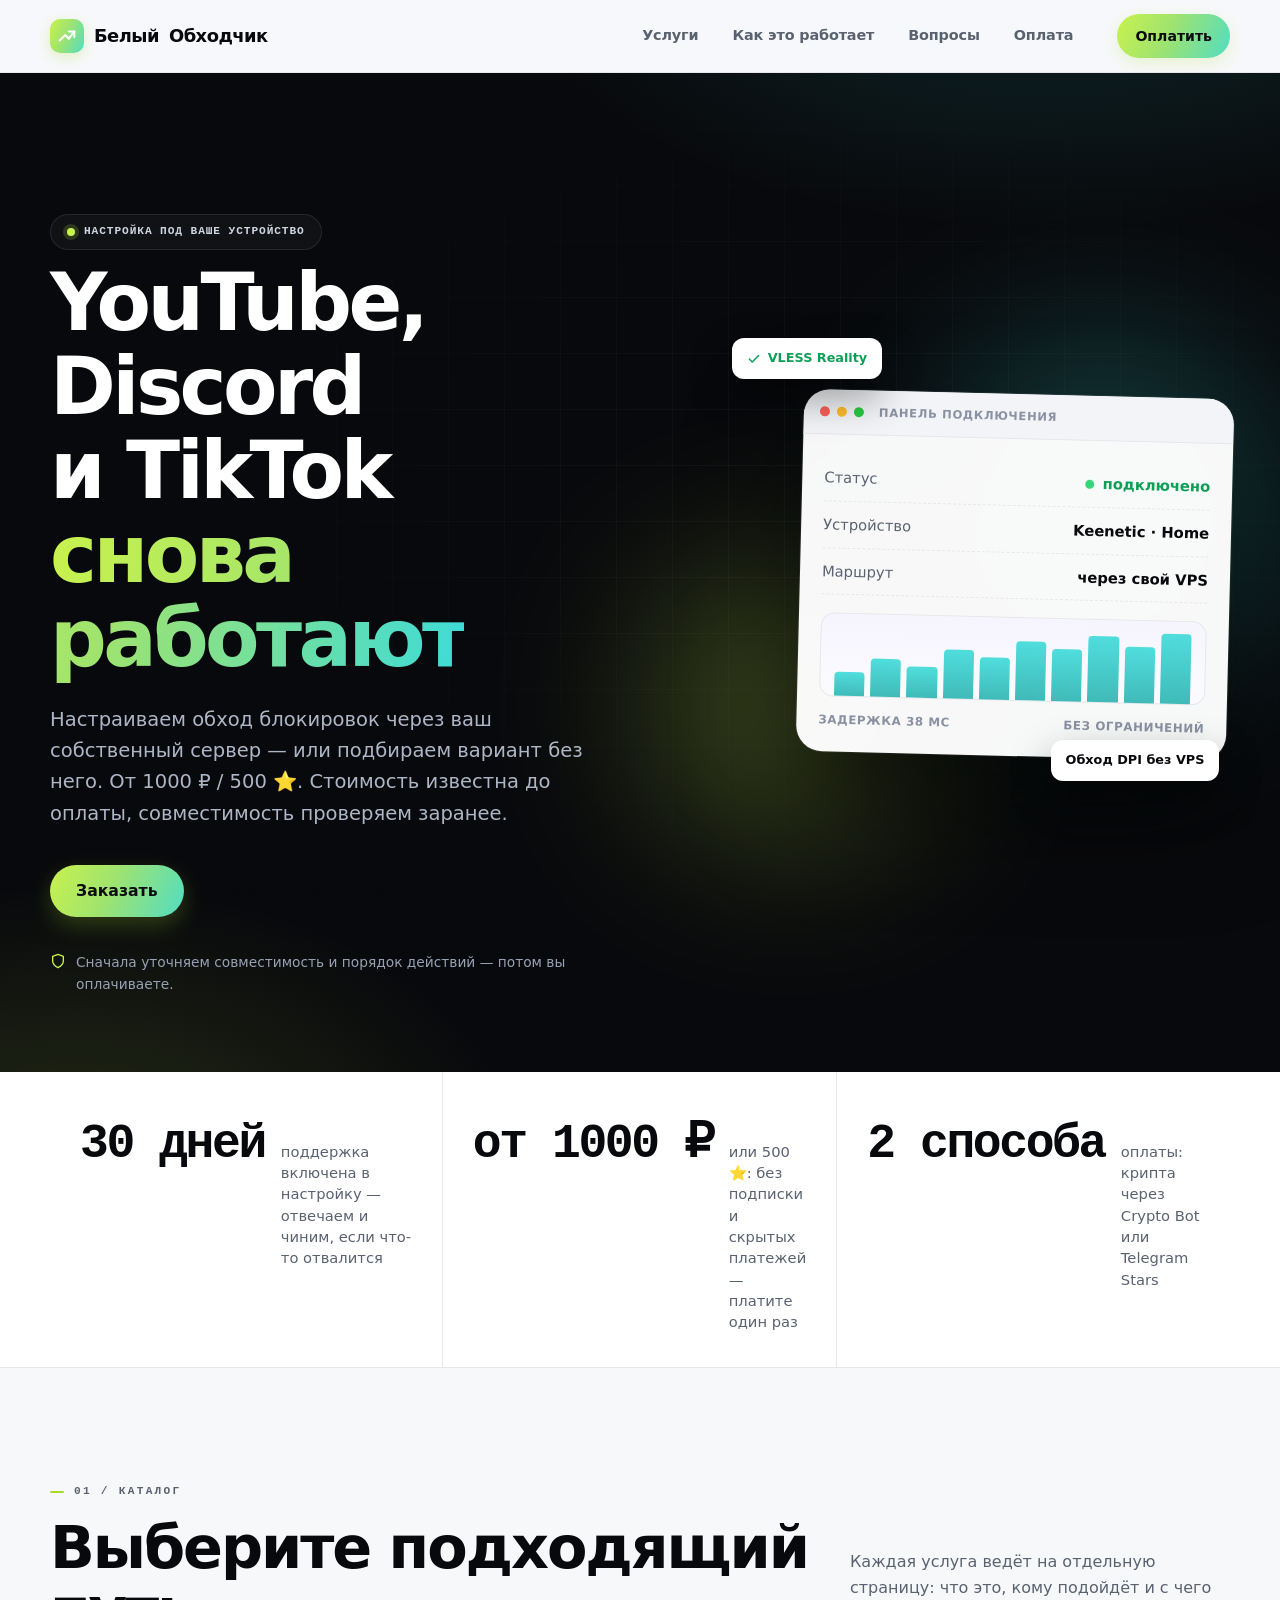
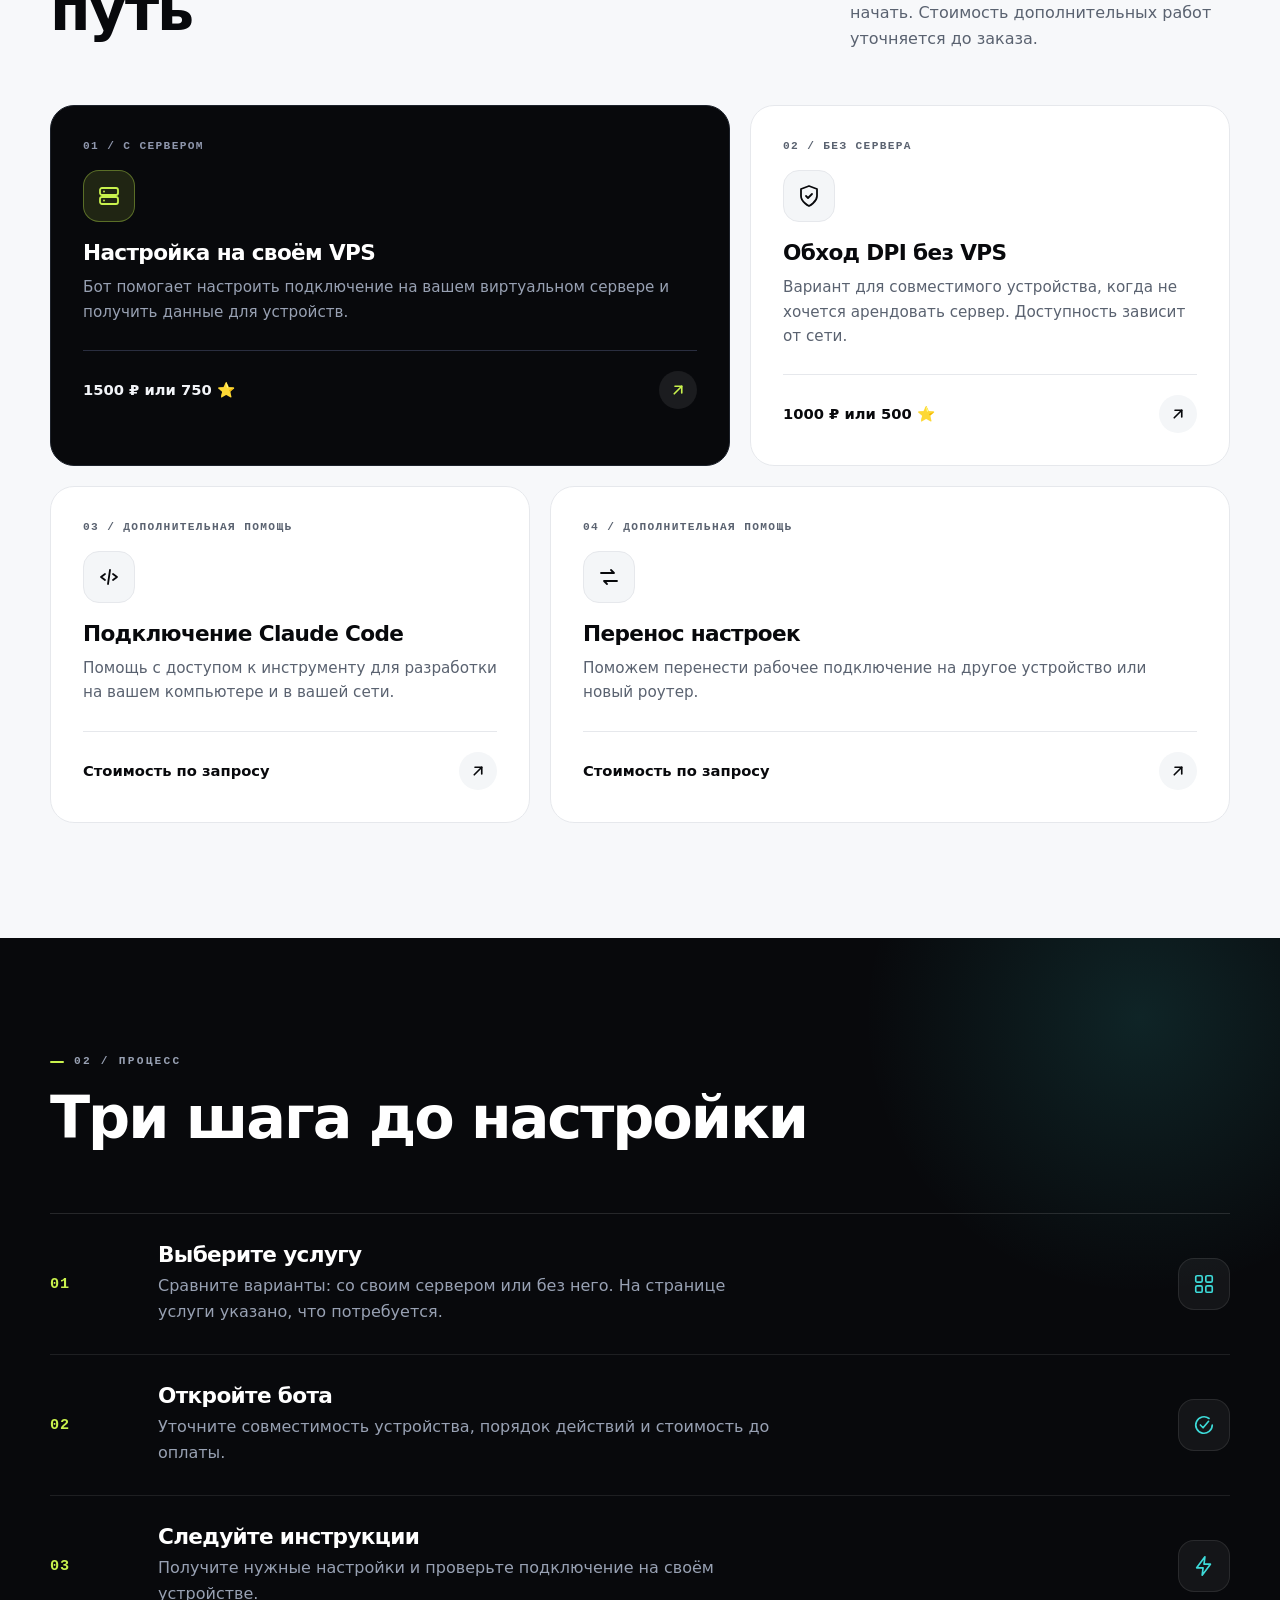
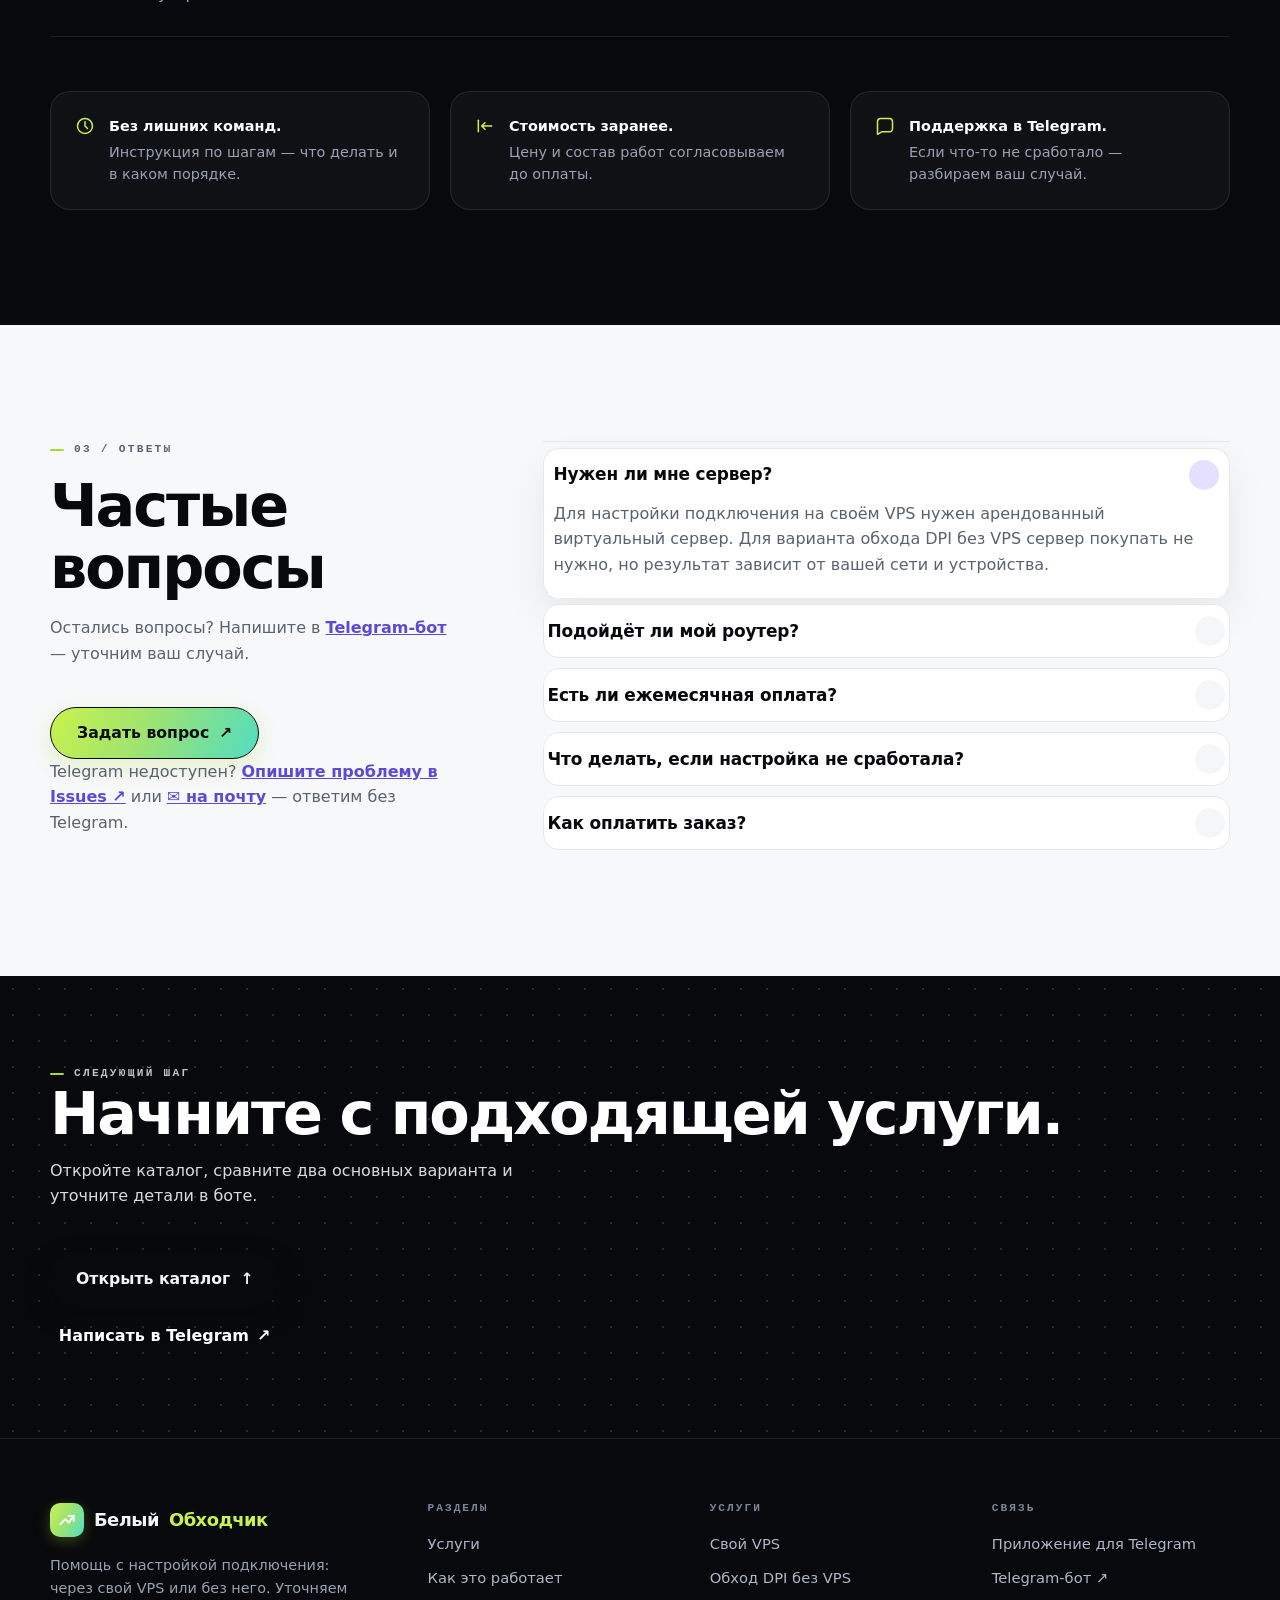
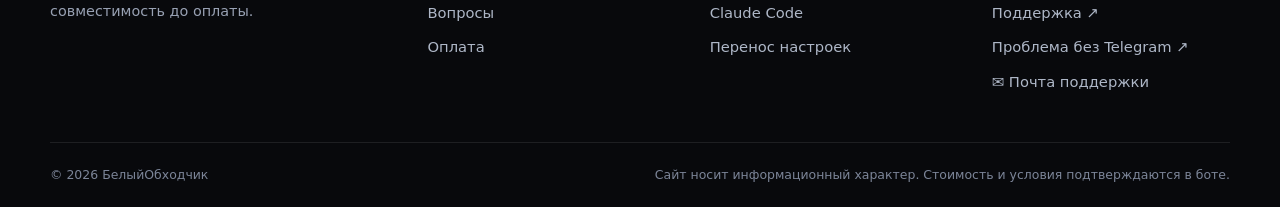
==== commit ea8ad618: "support: канал поддержки без Telegram — Issues-шаблон и email - .github/ISSUE_TEMPLATE/bug.yml: стру" ====
--- a/index.html
+++ b/index.html
@@ -176,6 +176,7 @@
           <h2 id="faq-title">Частые вопросы</h2>
           <p class="muted">Остались вопросы? Напишите в <a href="https://t.me/beliy_obhodchik_bot" target="_blank" rel="noopener noreferrer">Telegram-бот</a> — уточним ваш случай.</p>
           <a class="button button-outline" href="https://t.me/beliy_obhodchik_bot" target="_blank" rel="noopener noreferrer">Задать вопрос <span aria-hidden="true">↗</span></a>
+          <p class="muted">Telegram недоступен? <a href="https://github.com/camce6e-wq/beliy-obhodchik/issues/new/choose">Опишите проблему в Issues ↗</a> или <a href="mailto:support@example.com">&#9993; на почту</a> — ответим без Telegram.</p>
         </div>
         <div class="faq-list">
           <details open><summary>Нужен ли мне сервер?</summary><p>Для настройки подключения на своём VPS нужен арендованный виртуальный сервер. Для варианта обхода DPI без VPS сервер покупать не нужно, но результат зависит от вашей сети и устройства.</p></details>
@@ -228,6 +229,9 @@
         <a href="webapp/index.html">Приложение для Telegram</a>
         <a href="https://t.me/beliy_obhodchik_bot" target="_blank" rel="noopener noreferrer">Telegram-бот ↗</a>
         <a href="https://t.me/beliy_obhodchik_support_bot" target="_blank" rel="noopener noreferrer">Поддержка ↗</a>
+        <a href="https://github.com/camce6e-wq/beliy-obhodchik/issues/new/choose">Проблема без Telegram ↗</a>
+        <!-- TODO: заменить support@example.com на боевой адрес поддержки -->
+        <a href="mailto:support@example.com">&#9993; Почта поддержки</a>
       </div>
     </div>
     <div class="container footer-bottom">
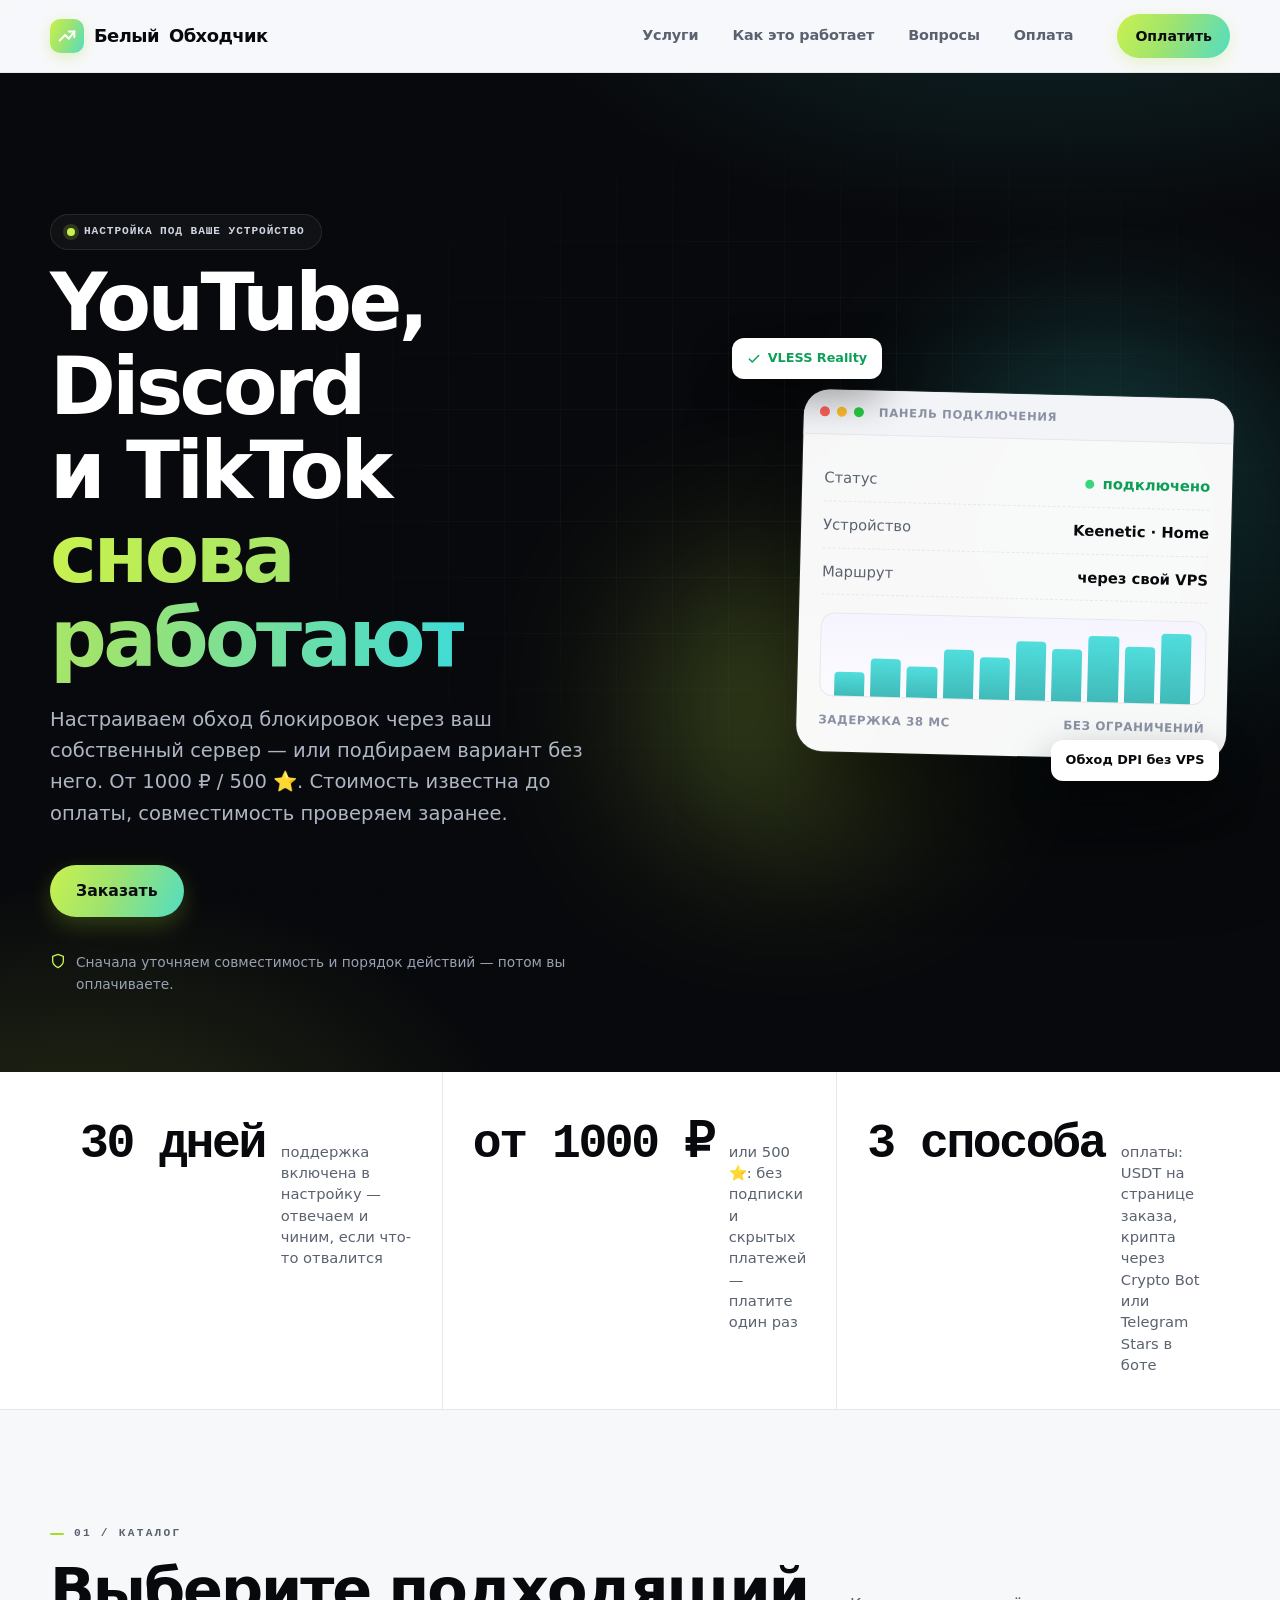
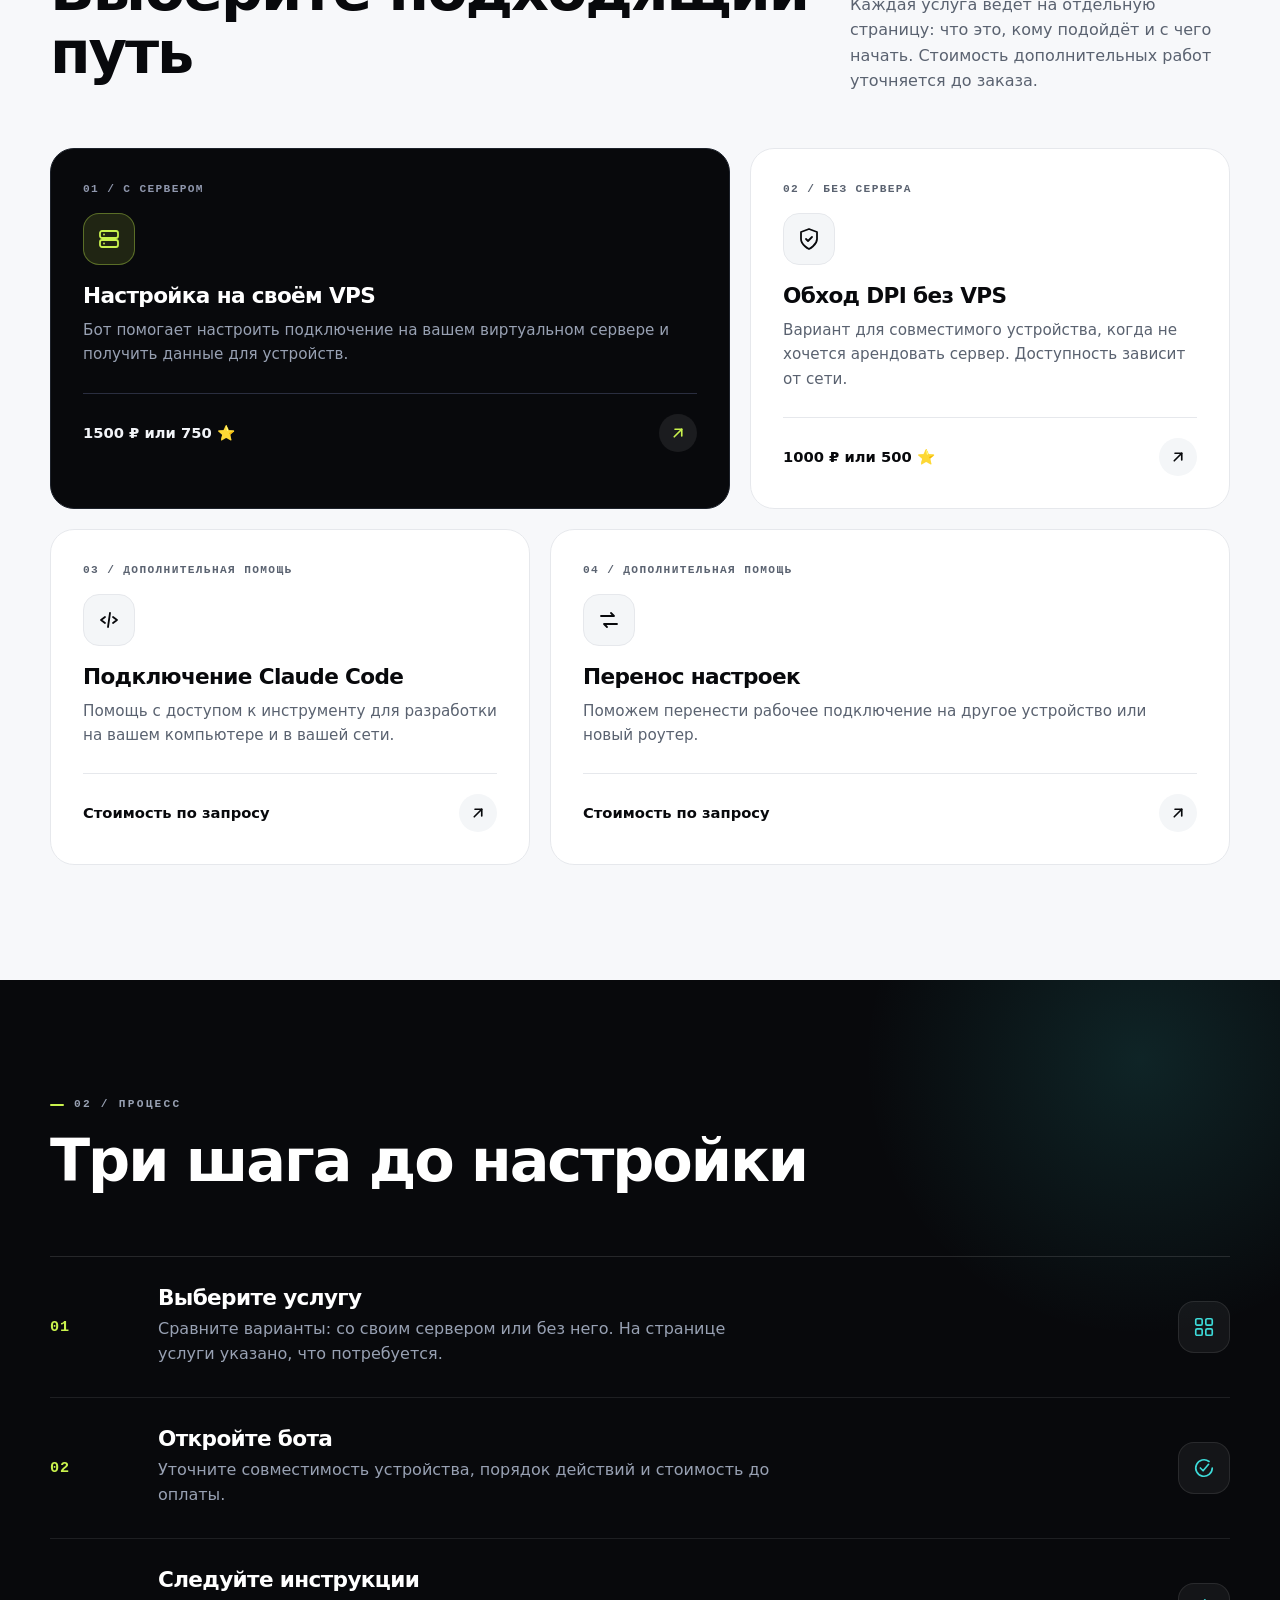
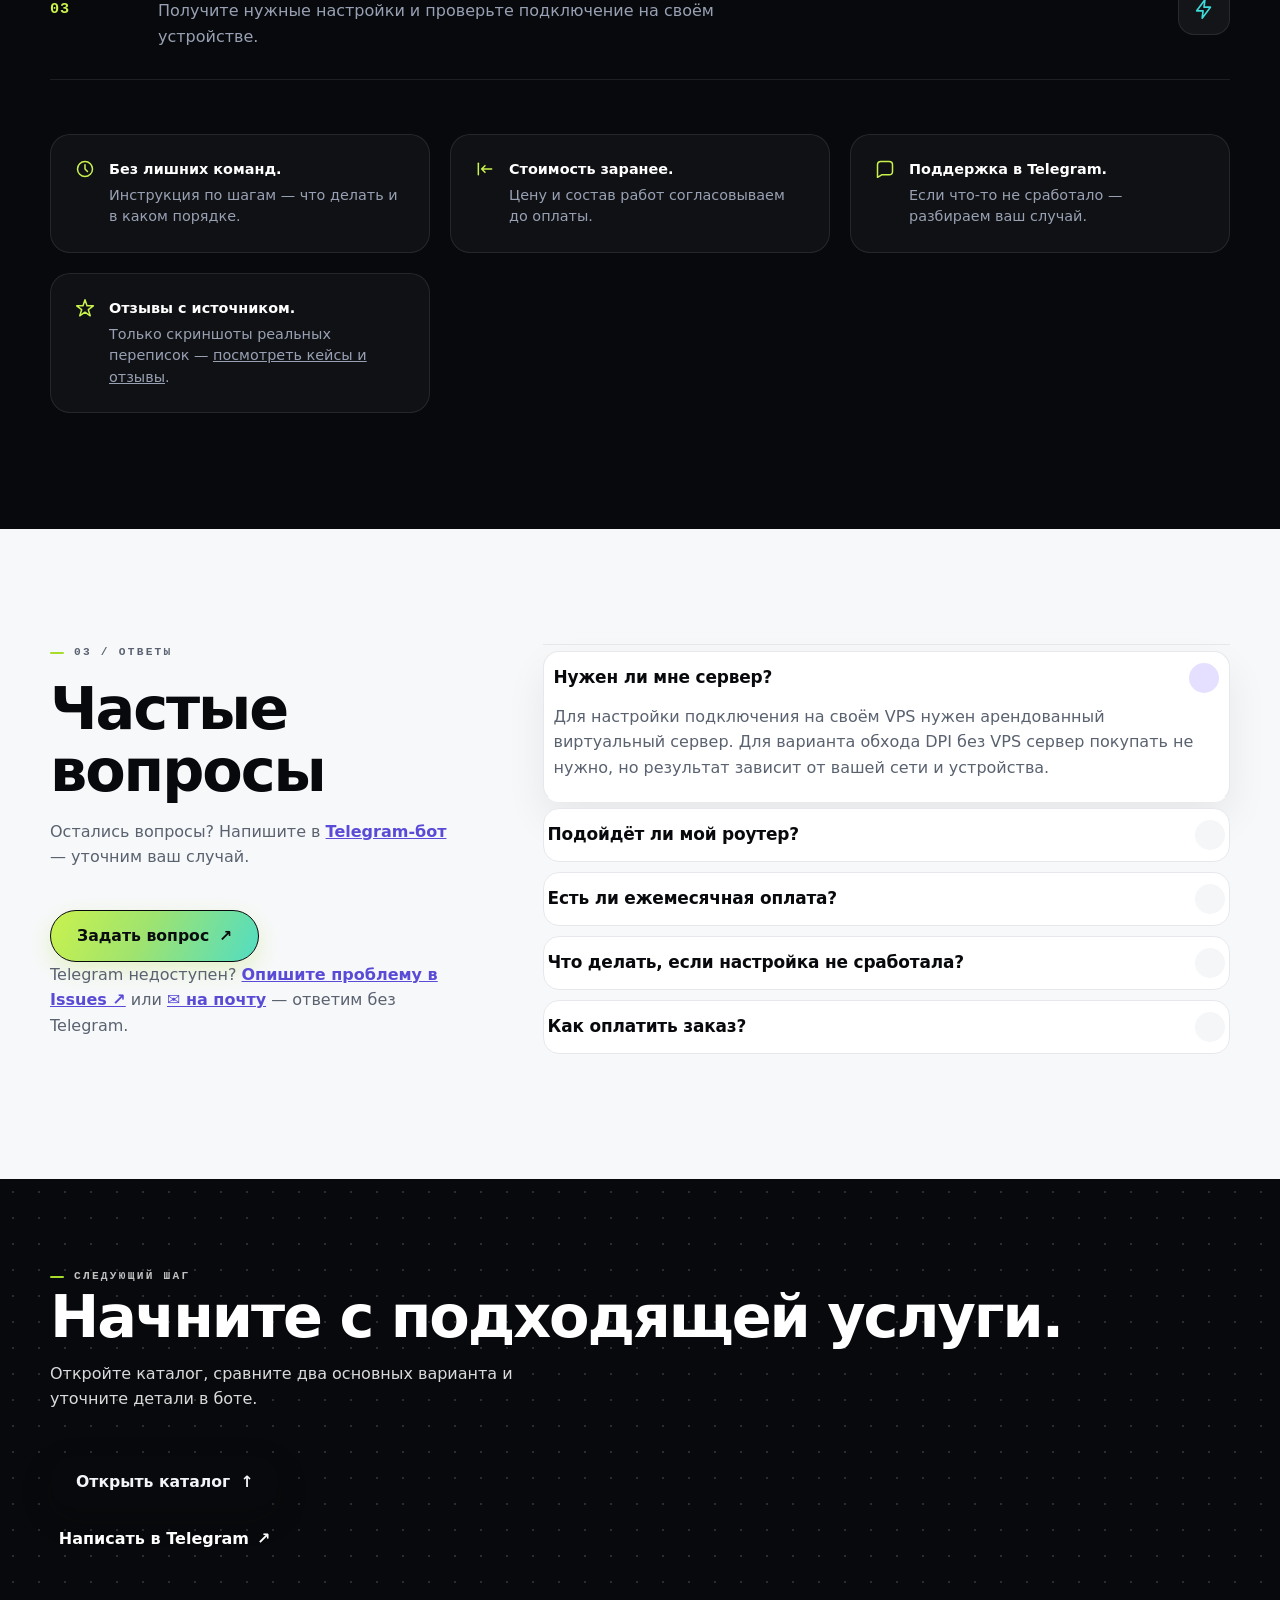
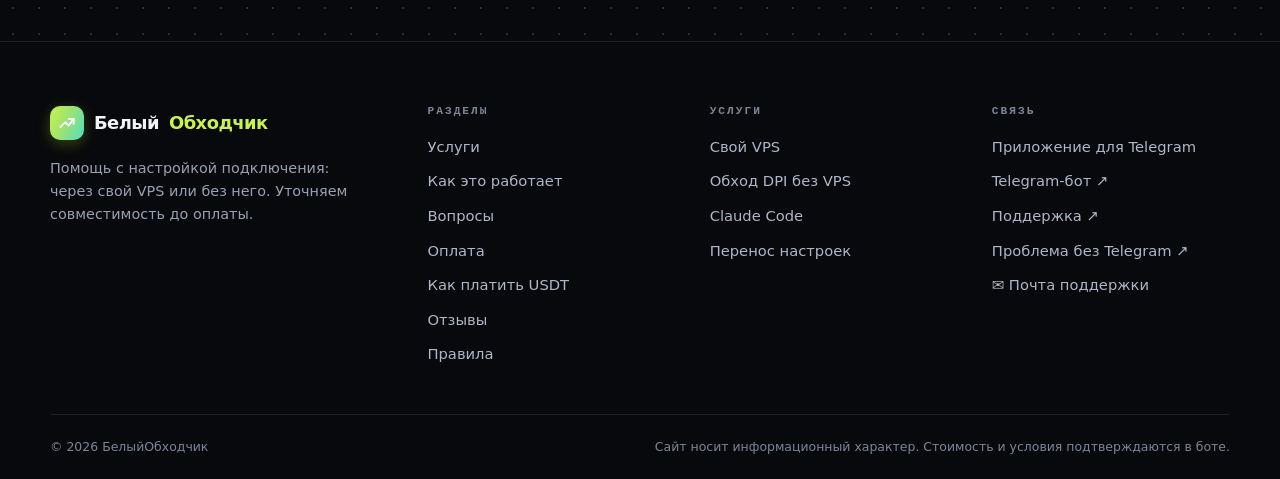
==== commit d746fe0e: "content+seo: legal/reviews, честная инструкция оплаты, флаг тест-тарифа, JSON-LD, футеры, мелочи" ====
--- a/index.html
+++ b/index.html
@@ -1,7 +1,7 @@
 <!doctype html>
 <html lang="ru">
 <head>
-  <meta charset="utf-8">
+  <meta charset="utf-8"><meta http-equiv="Content-Security-Policy" content="default-src 'self'; script-src 'self' 'unsafe-inline'; style-src 'self' 'unsafe-inline'; img-src 'self' data: https:; connect-src 'self' https://api.trongrid.io https://open.er-api.com; font-src 'self' data:; frame-ancestors 'none'; base-uri 'self'; form-action 'self'">
   <meta name="viewport" content="width=device-width, initial-scale=1">
   <meta name="description" content="БелыйОбходчик: помощь с настройкой своего сервера, обходом DPI без сервера и подключением устройств.">
   <meta name="theme-color" content="#0d1017">
@@ -14,8 +14,8 @@
   <meta property="og:title" content="БелыйОбходчик — настройка подключения без лишней сложности">
   <meta property="og:description" content="БелыйОбходчик: помощь с настройкой своего сервера, обходом DPI без сервера и подключением устройств.">
   <meta name="twitter:card" content="summary_large_image">
-  <meta name="twitter:image" content="https://camce6e-wq.github.io/beliy-obhodchik/img/og-image.png">
-  <meta property="og:image" content="https://camce6e-wq.github.io/beliy-obhodchik/img/og-image.png">
+  <meta name="twitter:image" content="https://beliyobhodchik.fun/img/og-image.png">
+  <meta property="og:image" content="https://beliyobhodchik.fun/img/og-image.png">
   <meta property="og:image:width" content="1200">
   <meta property="og:image:height" content="630">
   <meta property="og:image:type" content="image/png">
@@ -23,7 +23,7 @@
   <link rel="icon" href="img/favicon.svg" type="image/svg+xml">
   <link rel="apple-touch-icon" href="img/apple-touch-icon.png">
   <link rel="manifest" href="manifest.webmanifest">
-  <link rel="canonical" href="https://camce6e-wq.github.io/beliy-obhodchik/">
+  <link rel="canonical" href="https://beliyobhodchik.fun/">
   <link rel="stylesheet" href="css/style.css">
 </head>
 <body>
@@ -88,7 +88,7 @@
       <div class="container stats-grid">
         <div class="stat"><strong>30 дней</strong><span>поддержка включена в настройку — отвечаем и чиним, если что-то отвалится</span></div>
         <div class="stat"><strong>от 1000 ₽</strong><span>или 500 ⭐: без подписки и скрытых платежей — платите один раз</span></div>
-        <div class="stat"><strong>2 способа</strong><span>оплаты: крипта через Crypto Bot или Telegram Stars</span></div>
+        <div class="stat"><strong>3 способа</strong><span>оплаты: USDT на странице заказа, крипта через Crypto Bot или Telegram Stars в боте</span></div>
       </div>
     </section>
 
@@ -164,6 +164,7 @@
           <div class="trust-item"><svg width="20" height="20" viewBox="0 0 24 24" fill="none" stroke="currentColor" stroke-width="1.8" stroke-linecap="round" stroke-linejoin="round" aria-hidden="true"><circle cx="12" cy="12" r="9"/><path d="M12 7v5l3 3"/></svg><span><b>Без лишних команд.</b> Инструкция по шагам — что делать и в каком порядке.</span></div>
           <div class="trust-item"><svg width="20" height="20" viewBox="0 0 24 24" fill="none" stroke="currentColor" stroke-width="1.8" stroke-linecap="round" stroke-linejoin="round" aria-hidden="true"><path d="M20 12H8l4-4m-4 4l4 4"/><path d="M4 5v14"/></svg><span><b>Стоимость заранее.</b> Цену и состав работ согласовываем до оплаты.</span></div>
           <div class="trust-item"><svg width="20" height="20" viewBox="0 0 24 24" fill="none" stroke="currentColor" stroke-width="1.8" stroke-linecap="round" stroke-linejoin="round" aria-hidden="true"><path d="M21 15a4 4 0 01-4 4H8l-5 3V7a4 4 0 014-4h10a4 4 0 014 4z"/></svg><span><b>Поддержка в Telegram.</b> Если что-то не сработало — разбираем ваш случай.</span></div>
+          <div class="trust-item"><svg width="20" height="20" viewBox="0 0 24 24" fill="none" stroke="currentColor" stroke-width="1.8" stroke-linecap="round" stroke-linejoin="round" aria-hidden="true"><path d="M12 2l2.4 7.4H22l-6 4.6 2.3 7.4L12 17l-6.3 4.4L8 14 2 9.4h7.6z"/></svg><span><b>Отзывы с источником.</b> Только скриншоты реальных переписок — <a href="reviews.html">посмотреть кейсы и отзывы</a>.</span></div>
         </div>
       </div>
     </section>
@@ -216,6 +217,9 @@
         <a href="#how">Как это работает</a>
         <a href="#faq">Вопросы</a>
         <a href="order.html">Оплата</a>
+        <a href="pay-usdt.html">Как платить USDT</a>
+        <a href="reviews.html">Отзывы</a>
+        <a href="legal.html">Правила</a>
       </nav>
       <nav class="footer-col" aria-label="Услуги">
         <h3>Услуги</h3>
@@ -246,10 +250,10 @@
       {
         "@type": "Organization",
         "name": "БелыйОбходчик",
-        "url": "https://camce6e-wq.github.io/beliy-obhodchik/",
+        "url": "https://beliyobhodchik.fun/",
         "logo": {
           "@type": "ImageObject",
-          "url": "https://camce6e-wq.github.io/beliy-obhodchik/img/apple-touch-icon.png",
+          "url": "https://beliyobhodchik.fun/img/apple-touch-icon.png",
           "width": 180,
           "height": 180
         },
@@ -265,25 +269,25 @@
             "@type": "ListItem",
             "position": 1,
             "name": "Настройка на своём VPS",
-            "url": "https://camce6e-wq.github.io/beliy-obhodchik/service-full.html"
+            "url": "https://beliyobhodchik.fun/service-full.html"
           },
           {
             "@type": "ListItem",
             "position": 2,
             "name": "Обход DPI без VPS",
-            "url": "https://camce6e-wq.github.io/beliy-obhodchik/service-dpi.html"
+            "url": "https://beliyobhodchik.fun/service-dpi.html"
           },
           {
             "@type": "ListItem",
             "position": 3,
             "name": "Подключение Claude Code",
-            "url": "https://camce6e-wq.github.io/beliy-obhodchik/service-claude.html"
+            "url": "https://beliyobhodchik.fun/service-claude.html"
           },
           {
             "@type": "ListItem",
             "position": 4,
             "name": "Перенос настроек",
-            "url": "https://camce6e-wq.github.io/beliy-obhodchik/service-transfer.html"
+            "url": "https://beliyobhodchik.fun/service-transfer.html"
           }
         ]
       },
--- a/css/style.css
+++ b/css/style.css
@@ -270,8 +270,6 @@
 .footer-inner nav a:hover{color:var(--lime)}
 .footer-inner small{color:#767f92;font-size:.8rem}
 
-a:focus-visible,button:focus-visible,summary:focus-visible{outline:3px solid var(--violet);outline-offset:3px;border-radius:6px}
-
 /* ============================================================
    v3 design system — "precision/technical" 2026
    near-black + electric lime, hairline borders, grain texture,
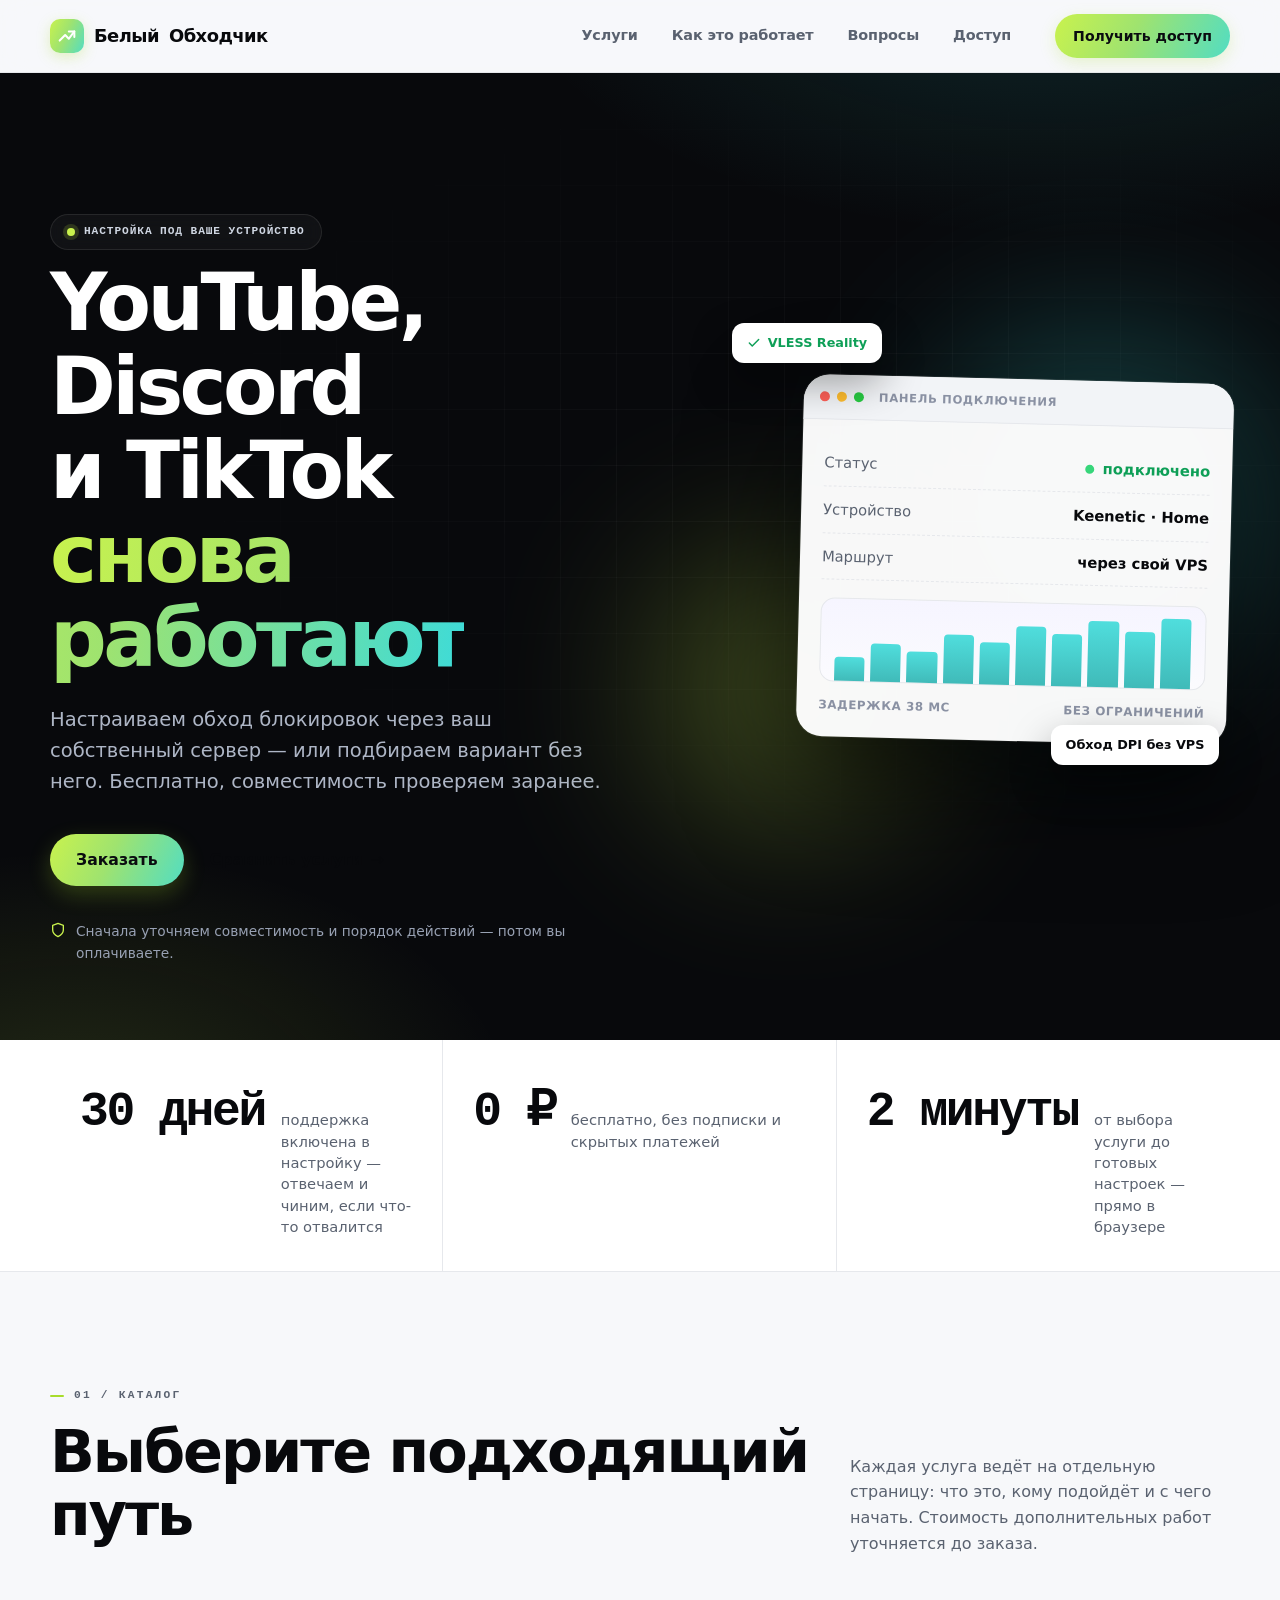
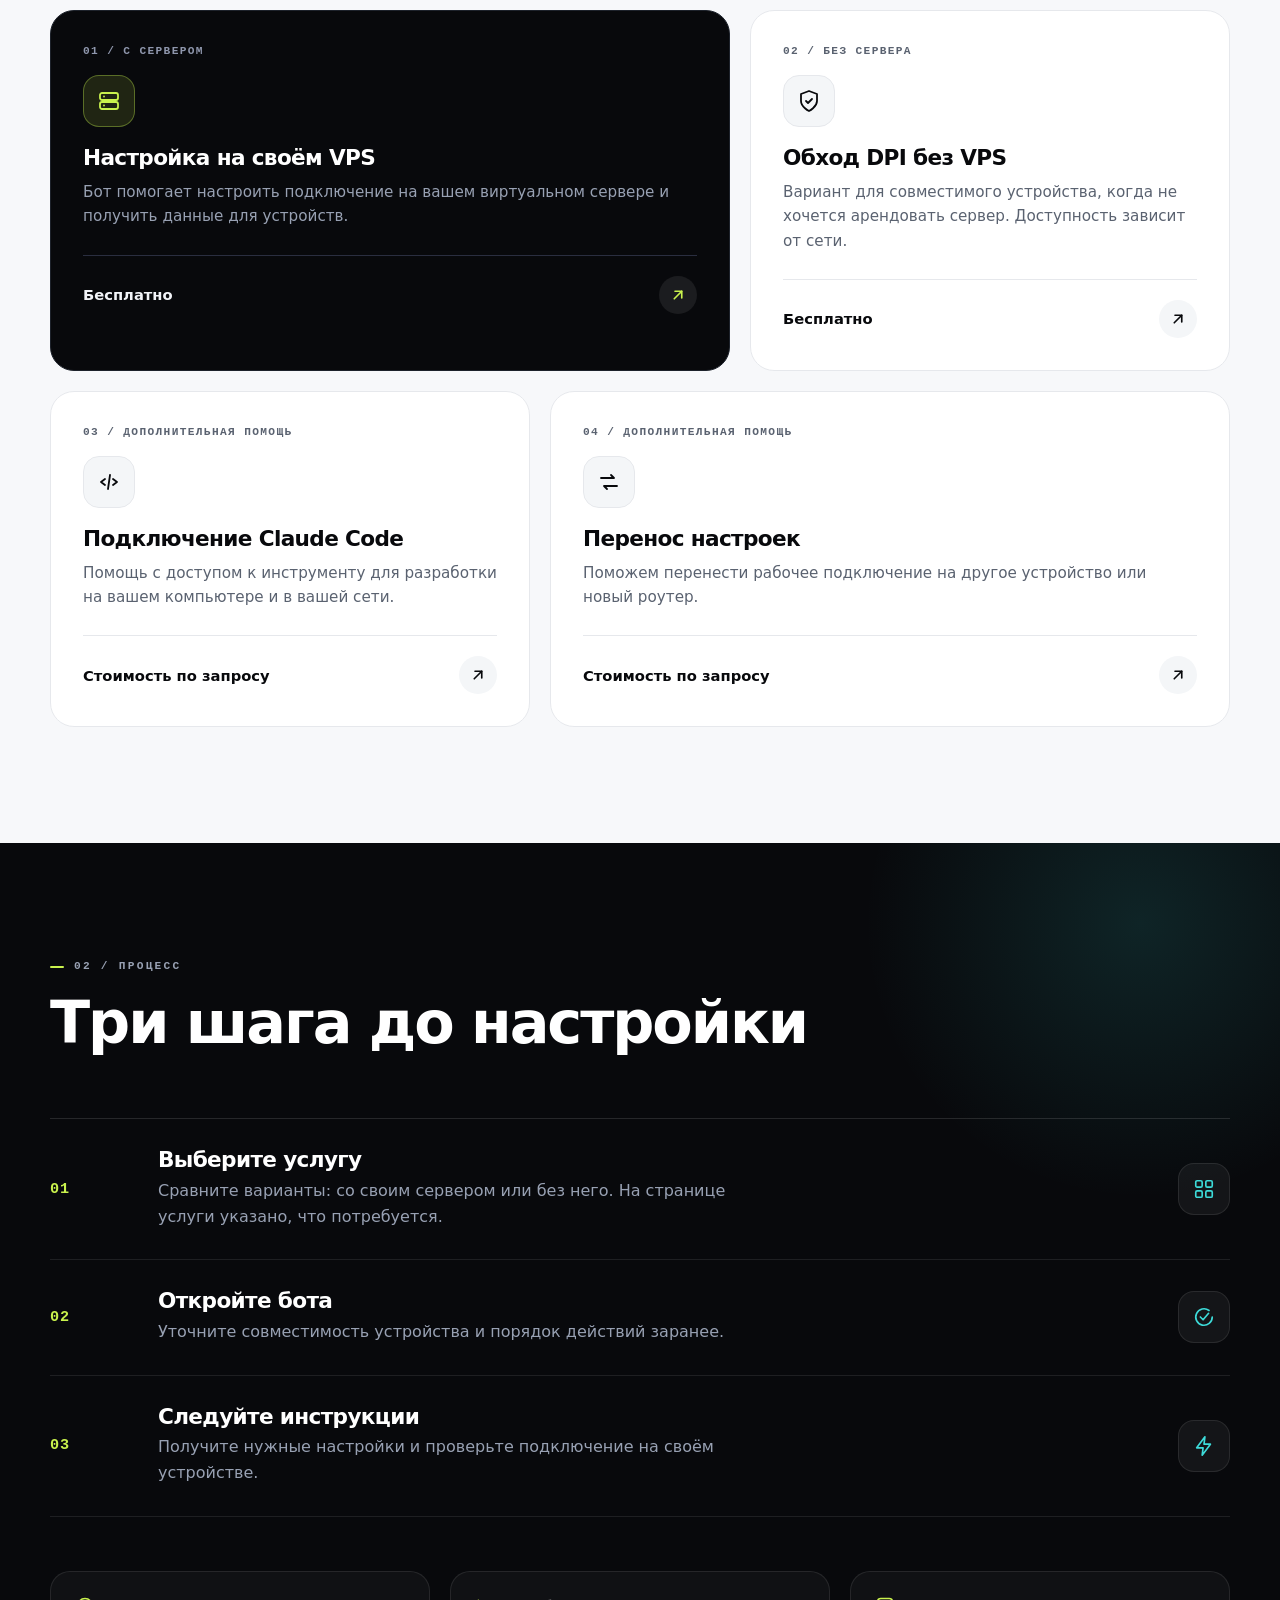
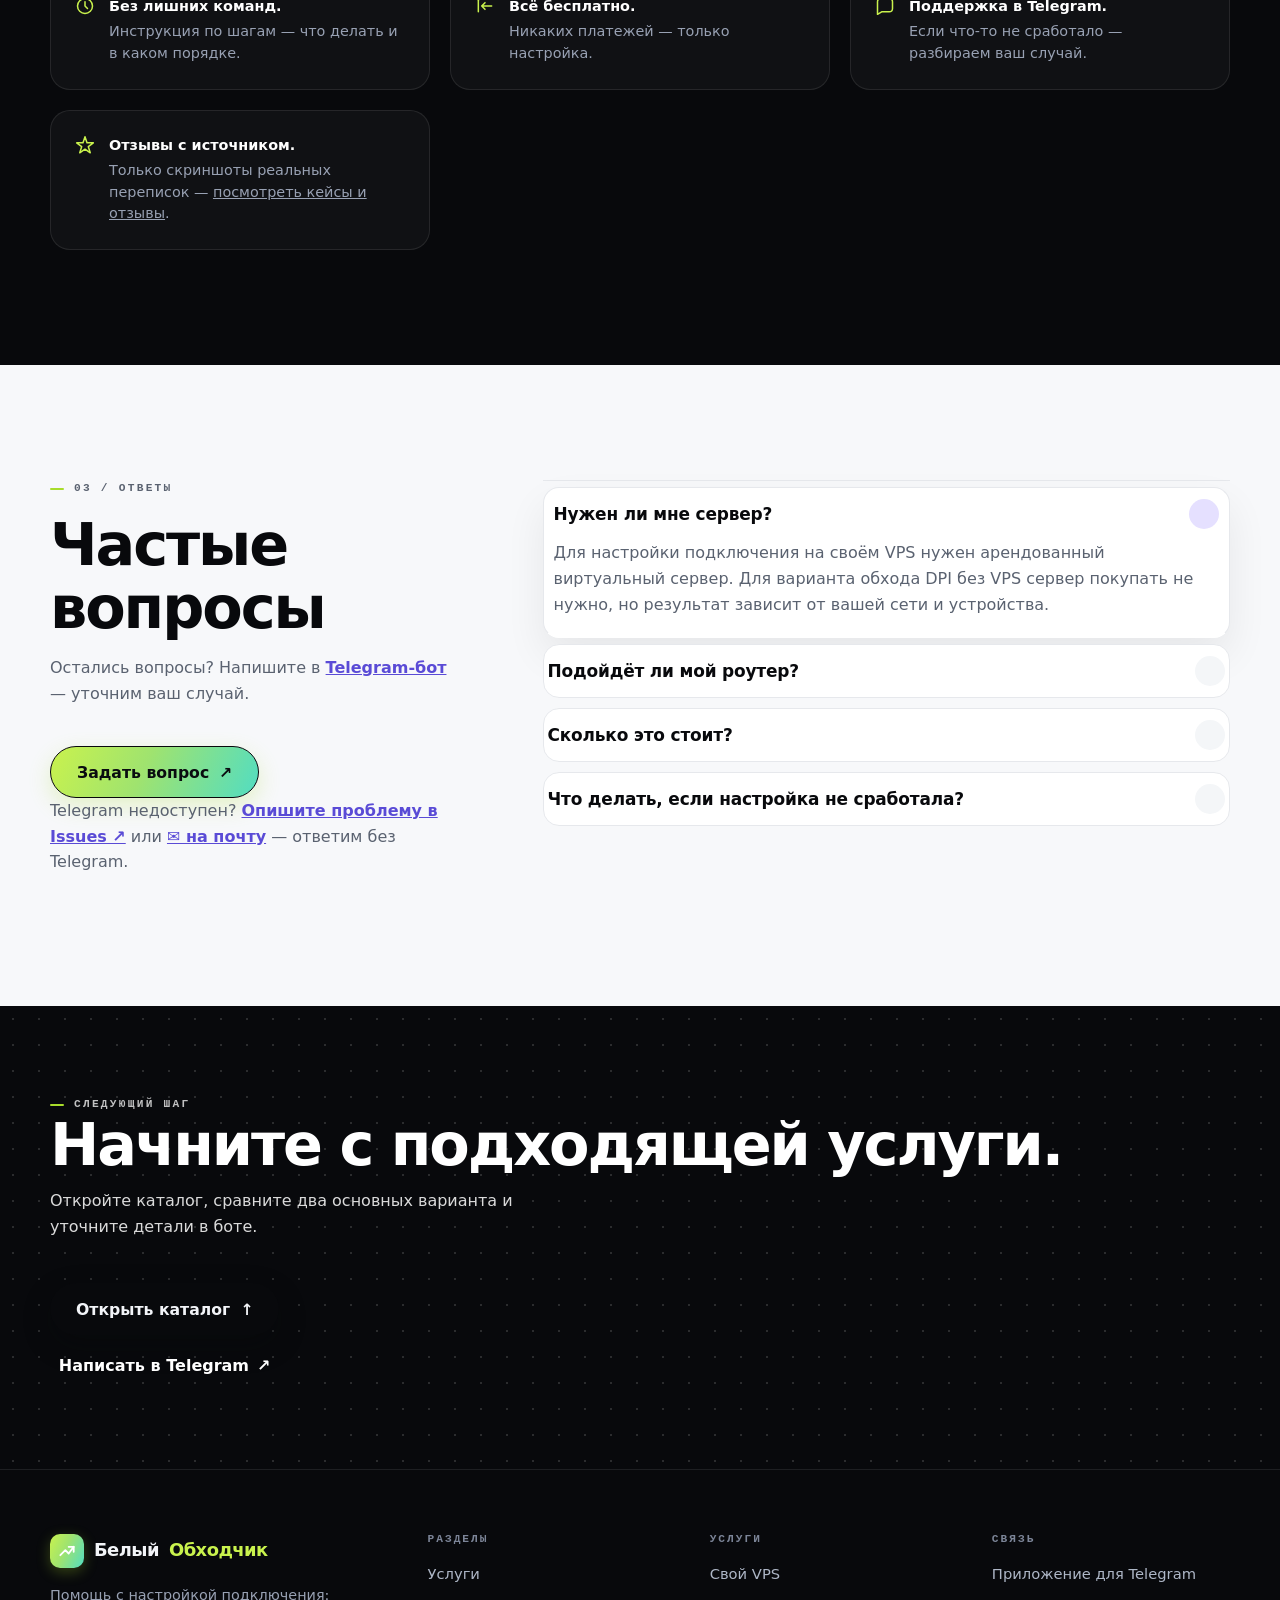
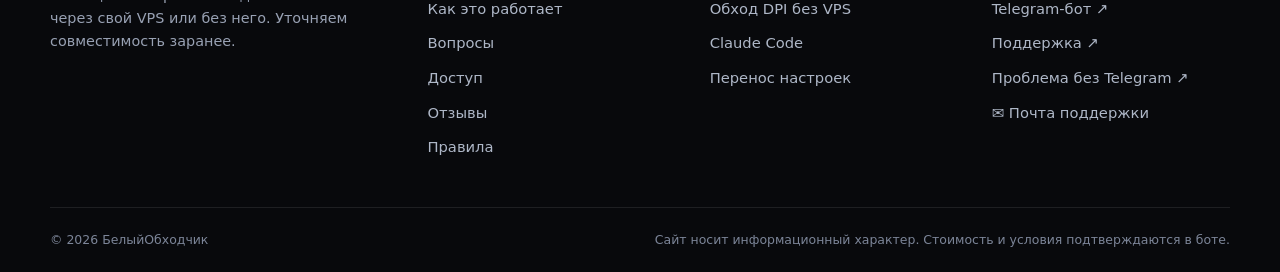
==== commit 6b34eb35: "feat: убрана оплата полностью - бесплатная выдача (сайт, бот, API) - order.html: платежный UI, /api/" ====
--- a/index.html
+++ b/index.html
@@ -38,9 +38,9 @@
         <a href="#services">Услуги</a>
         <a href="#how">Как это работает</a>
         <a href="#faq">Вопросы</a>
-        <a href="order.html">Оплата</a>
+        <a href="order.html">Доступ</a>
       </nav>
-      <a class="button button-small" href="order.html">Оплатить</a>
+      <a class="button button-small" href="order.html">Получить доступ</a>
     </div>
   </header>
 
@@ -51,7 +51,7 @@
         <div class="hero-copy">
           <p class="badge"><span class="badge-dot" aria-hidden="true"></span> Настройка под ваше устройство</p>
           <h1>YouTube, Discord<br>и TikTok <em>снова работают</em></h1>
-          <p class="lead">Настраиваем обход блокировок через ваш собственный сервер — или подбираем вариант без него. От 1000 ₽ / 500 ⭐. Стоимость известна до оплаты, совместимость проверяем заранее.</p>
+          <p class="lead">Настраиваем обход блокировок через ваш собственный сервер — или подбираем вариант без него. Бесплатно, совместимость проверяем заранее.</p>
           <div class="actions">
             <a class="button" href="order.html">Заказать</a>
             <a class="ghost-link" href="#services">Сравнить услуги <span aria-hidden="true">→</span></a>
@@ -87,8 +87,8 @@
     <section class="stats">
       <div class="container stats-grid">
         <div class="stat"><strong>30 дней</strong><span>поддержка включена в настройку — отвечаем и чиним, если что-то отвалится</span></div>
-        <div class="stat"><strong>от 1000 ₽</strong><span>или 500 ⭐: без подписки и скрытых платежей — платите один раз</span></div>
-        <div class="stat"><strong>3 способа</strong><span>оплаты: USDT на странице заказа, крипта через Crypto Bot или Telegram Stars в боте</span></div>
+        <div class="stat"><strong>0 ₽</strong><span>бесплатно, без подписки и скрытых платежей</span></div>
+        <div class="stat"><strong>2 минуты</strong><span>от выбора услуги до готовых настроек — прямо в браузере</span></div>
       </div>
     </section>
 
@@ -106,7 +106,7 @@
             <span class="card-index">01 / С сервером</span>
             <h3>Настройка на своём VPS</h3>
             <p>Бот помогает настроить подключение на вашем виртуальном сервере и получить данные для устройств.</p>
-            <span class="card-bottom"><strong>1500 ₽ или 750 ⭐</strong><span class="card-arrow" aria-hidden="true"><svg width="18" height="18" viewBox="0 0 24 24" fill="none" stroke="currentColor" stroke-width="2.2" stroke-linecap="round" stroke-linejoin="round"><path d="M7 17L17 7"/><path d="M8 7h9v9"/></svg></span></span>
+            <span class="card-bottom"><strong>Бесплатно</strong><span class="card-arrow" aria-hidden="true"><svg width="18" height="18" viewBox="0 0 24 24" fill="none" stroke="currentColor" stroke-width="2.2" stroke-linecap="round" stroke-linejoin="round"><path d="M7 17L17 7"/><path d="M8 7h9v9"/></svg></span></span>
           </a>
 
           <a class="service-card" href="service-dpi.html">
@@ -114,7 +114,7 @@
             <span class="card-index">02 / Без сервера</span>
             <h3>Обход DPI без VPS</h3>
             <p>Вариант для совместимого устройства, когда не хочется арендовать сервер. Доступность зависит от сети.</p>
-            <span class="card-bottom"><strong>1000 ₽ или 500 ⭐</strong><span class="card-arrow" aria-hidden="true"><svg width="18" height="18" viewBox="0 0 24 24" fill="none" stroke="currentColor" stroke-width="2.2" stroke-linecap="round" stroke-linejoin="round"><path d="M7 17L17 7"/><path d="M8 7h9v9"/></svg></span></span>
+            <span class="card-bottom"><strong>Бесплатно</strong><span class="card-arrow" aria-hidden="true"><svg width="18" height="18" viewBox="0 0 24 24" fill="none" stroke="currentColor" stroke-width="2.2" stroke-linecap="round" stroke-linejoin="round"><path d="M7 17L17 7"/><path d="M8 7h9v9"/></svg></span></span>
           </a>
 
           <a class="service-card" href="service-claude.html">
@@ -150,7 +150,7 @@
           </li>
           <li>
             <span class="timeline-number">02</span>
-            <div><h3>Откройте бота</h3><p>Уточните совместимость устройства, порядок действий и стоимость до оплаты.</p></div>
+            <div><h3>Откройте бота</h3><p>Уточните совместимость устройства и порядок действий заранее.</p></div>
             <span class="timeline-icon" aria-hidden="true"><svg width="22" height="22" viewBox="0 0 24 24" fill="none" stroke="currentColor" stroke-width="1.8" stroke-linecap="round" stroke-linejoin="round"><path d="M21 12a9 9 0 11-3.5-7.1"/><path d="M8 12l3 3 6-7"/></svg></span>
           </li>
           <li>
@@ -162,7 +162,7 @@
 
         <div class="trust-row">
           <div class="trust-item"><svg width="20" height="20" viewBox="0 0 24 24" fill="none" stroke="currentColor" stroke-width="1.8" stroke-linecap="round" stroke-linejoin="round" aria-hidden="true"><circle cx="12" cy="12" r="9"/><path d="M12 7v5l3 3"/></svg><span><b>Без лишних команд.</b> Инструкция по шагам — что делать и в каком порядке.</span></div>
-          <div class="trust-item"><svg width="20" height="20" viewBox="0 0 24 24" fill="none" stroke="currentColor" stroke-width="1.8" stroke-linecap="round" stroke-linejoin="round" aria-hidden="true"><path d="M20 12H8l4-4m-4 4l4 4"/><path d="M4 5v14"/></svg><span><b>Стоимость заранее.</b> Цену и состав работ согласовываем до оплаты.</span></div>
+          <div class="trust-item"><svg width="20" height="20" viewBox="0 0 24 24" fill="none" stroke="currentColor" stroke-width="1.8" stroke-linecap="round" stroke-linejoin="round" aria-hidden="true"><path d="M20 12H8l4-4m-4 4l4 4"/><path d="M4 5v14"/></svg><span><b>Всё бесплатно.</b> Никаких платежей — только настройка.</span></div>
           <div class="trust-item"><svg width="20" height="20" viewBox="0 0 24 24" fill="none" stroke="currentColor" stroke-width="1.8" stroke-linecap="round" stroke-linejoin="round" aria-hidden="true"><path d="M21 15a4 4 0 01-4 4H8l-5 3V7a4 4 0 014-4h10a4 4 0 014 4z"/></svg><span><b>Поддержка в Telegram.</b> Если что-то не сработало — разбираем ваш случай.</span></div>
           <div class="trust-item"><svg width="20" height="20" viewBox="0 0 24 24" fill="none" stroke="currentColor" stroke-width="1.8" stroke-linecap="round" stroke-linejoin="round" aria-hidden="true"><path d="M12 2l2.4 7.4H22l-6 4.6 2.3 7.4L12 17l-6.3 4.4L8 14 2 9.4h7.6z"/></svg><span><b>Отзывы с источником.</b> Только скриншоты реальных переписок — <a href="reviews.html">посмотреть кейсы и отзывы</a>.</span></div>
         </div>
@@ -182,9 +182,8 @@
         <div class="faq-list">
           <details open><summary>Нужен ли мне сервер?</summary><p>Для настройки подключения на своём VPS нужен арендованный виртуальный сервер. Для варианта обхода DPI без VPS сервер покупать не нужно, но результат зависит от вашей сети и устройства.</p></details>
           <details><summary>Подойдёт ли мой роутер?</summary><p>У разных моделей и версий программного обеспечения разные возможности. Укажите модель в боте до заказа, чтобы уточнить совместимость.</p></details>
-          <details><summary>Есть ли ежемесячная оплата?</summary><p>Указанная стоимость услуг разовая. Если вы выбираете вариант с собственным VPS, аренда сервера оплачивается провайдеру отдельно.</p></details>
+          <details><summary>Сколько это стоит?</summary><p>Бесплатно. Если вы выбираете вариант с собственным VPS, аренда сервера оплачивается провайдеру отдельно.</p></details>
           <details><summary>Что делать, если настройка не сработала?</summary><p>Сообщите в бот модель устройства и на каком шаге возникла проблема. Подключение может зависеть от провайдера, оборудования и текущих ограничений сети.</p></details>
-          <details><summary>Как оплатить заказ?</summary><p>Оплата USDT в сети TRC-20 на странице заказа. Пошаговая инструкция — на странице <a href="pay-usdt.html">«Как оплатить USDT»</a>.</p></details>
         </div>
       </div>
     </section>
@@ -209,15 +208,14 @@
     <div class="container footer-grid">
       <div class="footer-brand">
         <a class="brand on-dark" href="index.html"><span class="brand-logo" aria-hidden="true"><svg width="20" height="20" viewBox="0 0 24 24" fill="none" stroke="currentColor" stroke-width="2.2" stroke-linecap="round" stroke-linejoin="round"><path d="M4 17l6-6 4 4 6-8"/><path d="M14 7h6v6"/></svg></span>Белый<span>Обходчик</span></a>
-        <p>Помощь с настройкой подключения: через свой VPS или без него. Уточняем совместимость до оплаты.</p>
+        <p>Помощь с настройкой подключения: через свой VPS или без него. Уточняем совместимость заранее.</p>
       </div>
       <nav class="footer-col" aria-label="Разделы">
         <h3>Разделы</h3>
         <a href="#services">Услуги</a>
         <a href="#how">Как это работает</a>
         <a href="#faq">Вопросы</a>
-        <a href="order.html">Оплата</a>
-        <a href="pay-usdt.html">Как платить USDT</a>
+        <a href="order.html">Доступ</a>
         <a href="reviews.html">Отзывы</a>
         <a href="legal.html">Правила</a>
       </nav>
@@ -312,10 +310,10 @@
       },
       {
         "@type": "Question",
-        "name": "Есть ли ежемесячная оплата?",
+        "name": "Сколько это стоит?",
         "acceptedAnswer": {
           "@type": "Answer",
-          "text": "Указанная стоимость услуг разовая. Если вы выбираете вариант с собственным VPS, аренда сервера оплачивается провайдеру отдельно."
+          "text": "Бесплатно. Если вы выбираете вариант с собственным VPS, аренда сервера оплачивается провайдеру отдельно."
         }
       },
       {
@@ -326,19 +324,11 @@
           "text": "Сообщите в бот модель устройства и на каком шаге возникла проблема. Подключение может зависеть от провайдера, оборудования и текущих ограничений сети."
         }
       },
-      {
-        "@type": "Question",
-        "name": "Как оплатить заказ?",
-        "acceptedAnswer": {
-          "@type": "Answer",
-          "text": "Оплата USDT в сети TRC-20 на странице заказа. Пошаговая инструкция — на странице «Как оплатить USDT»."
-        }
-      }
     ]
       }
     ]
   }
   </script>
-  <a class="sticky-cta" href="order.html">Заказать · от 1000 ₽</a>
+  <a class="sticky-cta" href="order.html">Получить доступ — бесплатно</a>
 </body>
 </html>
